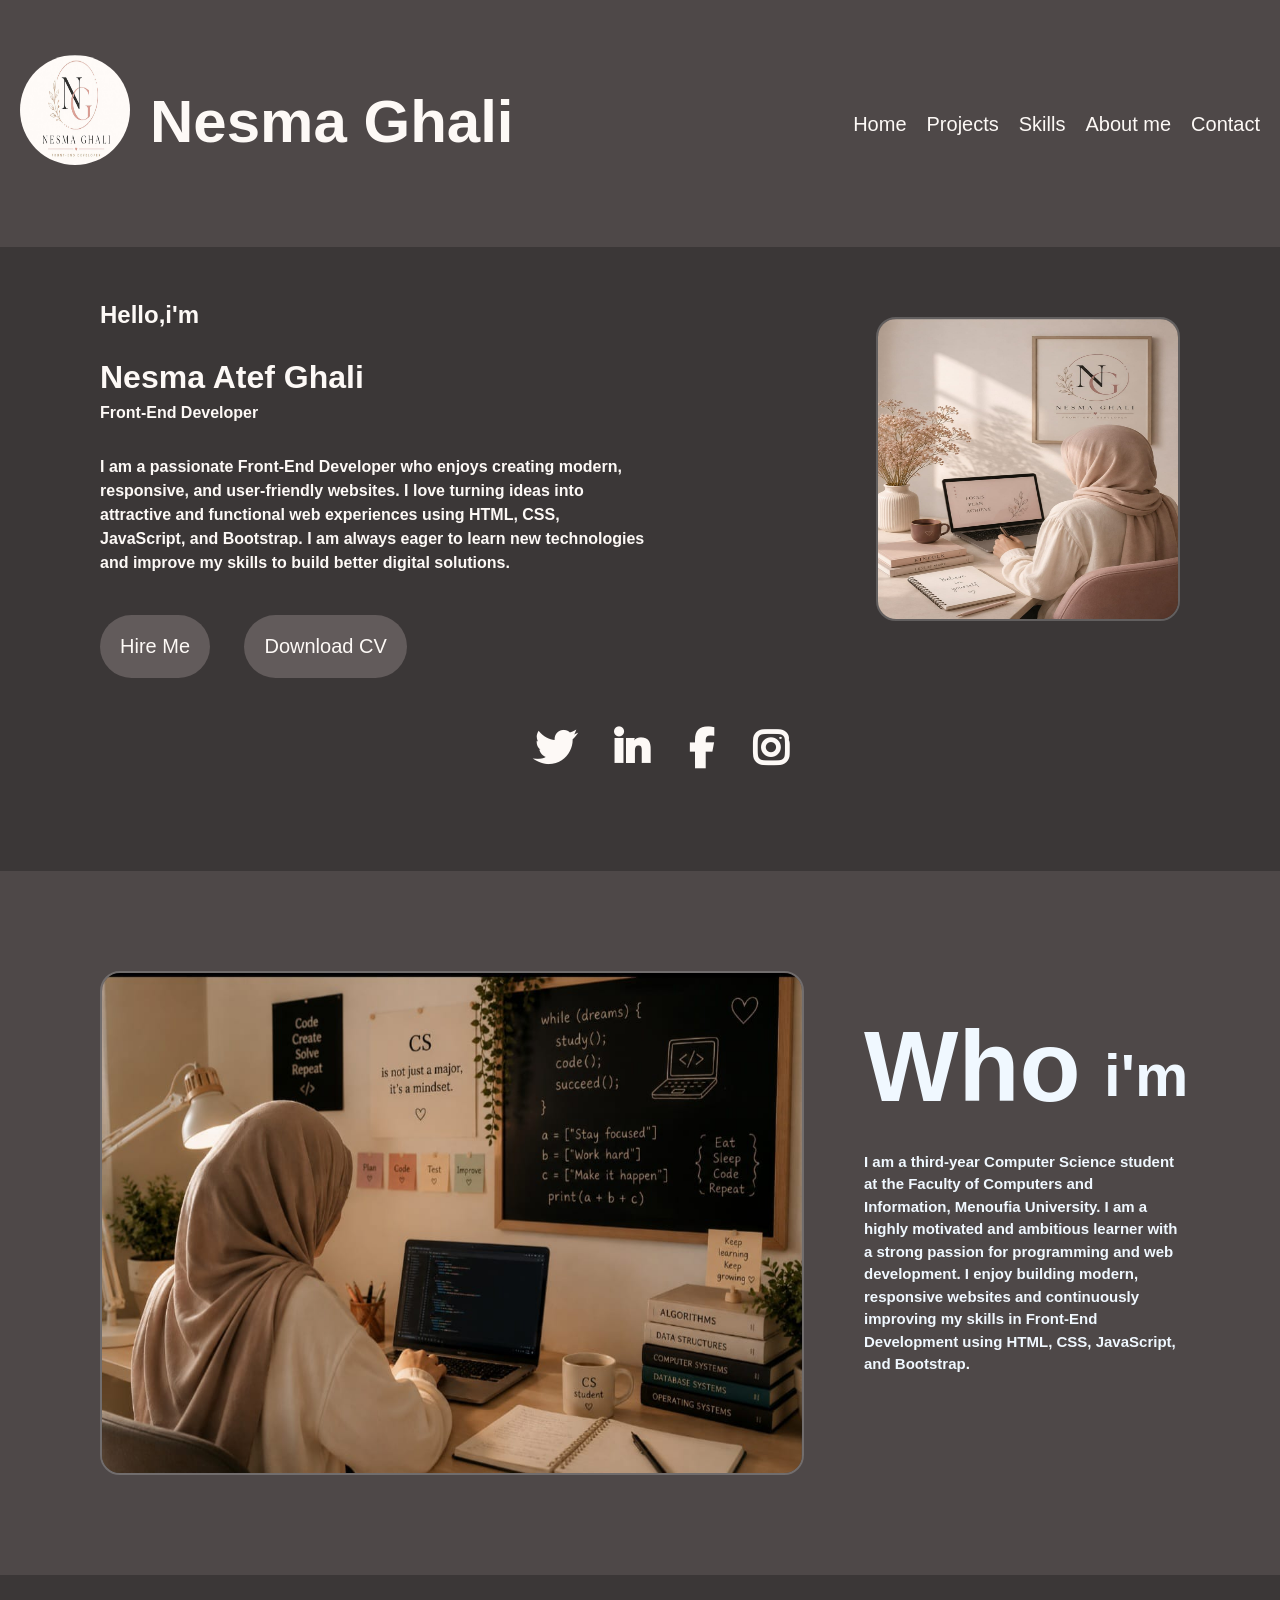
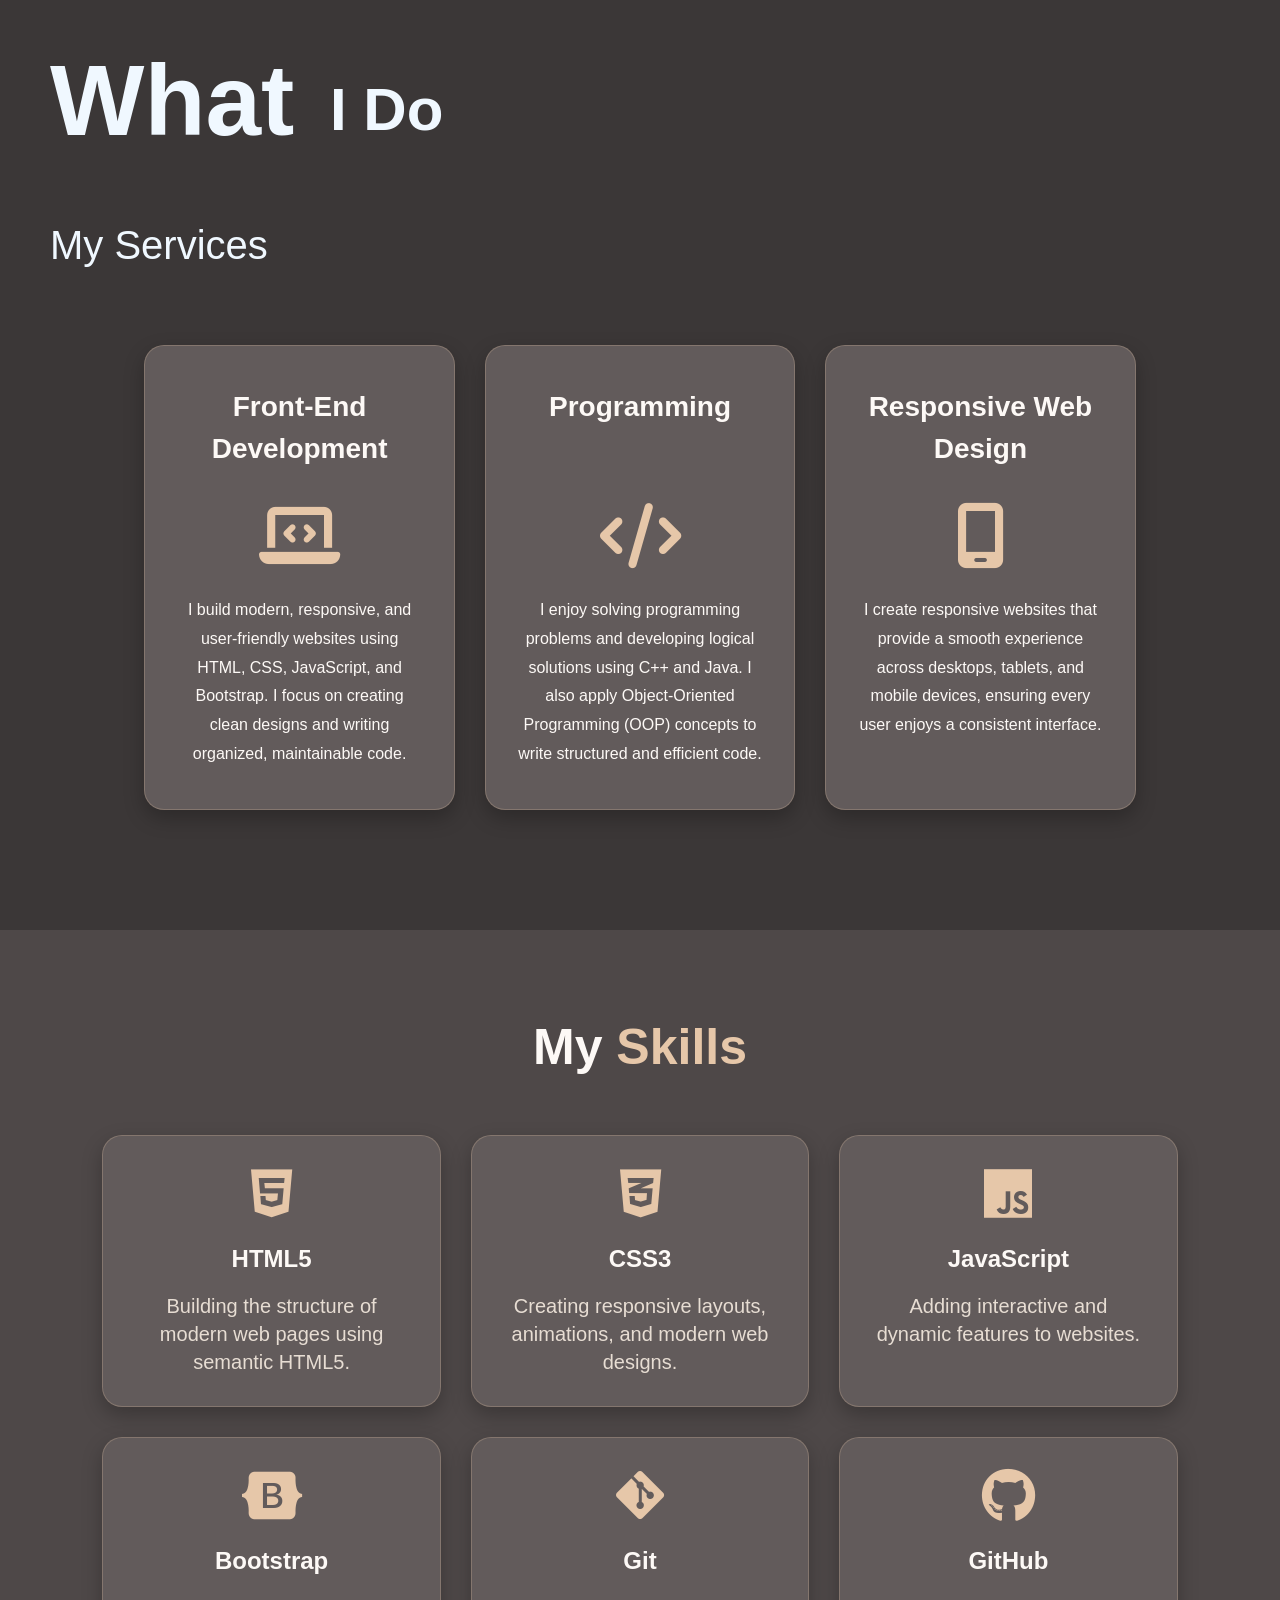
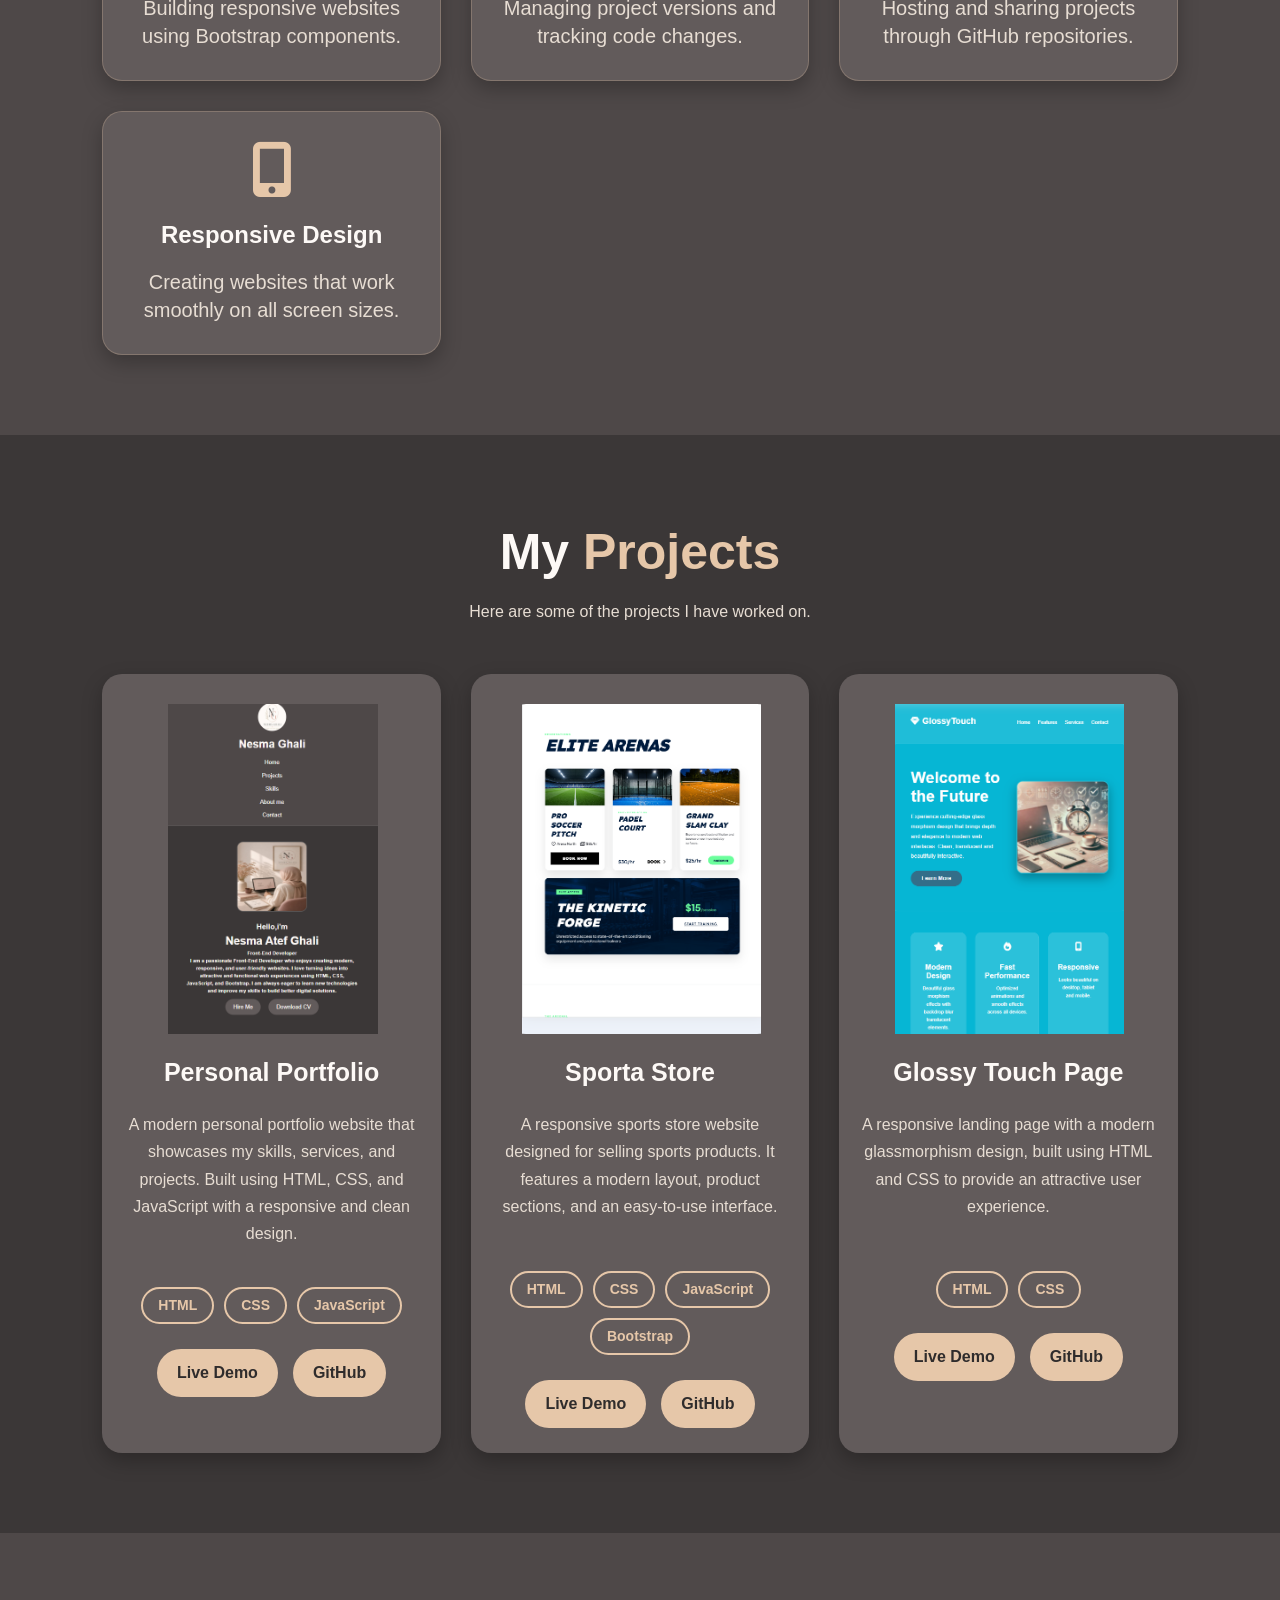
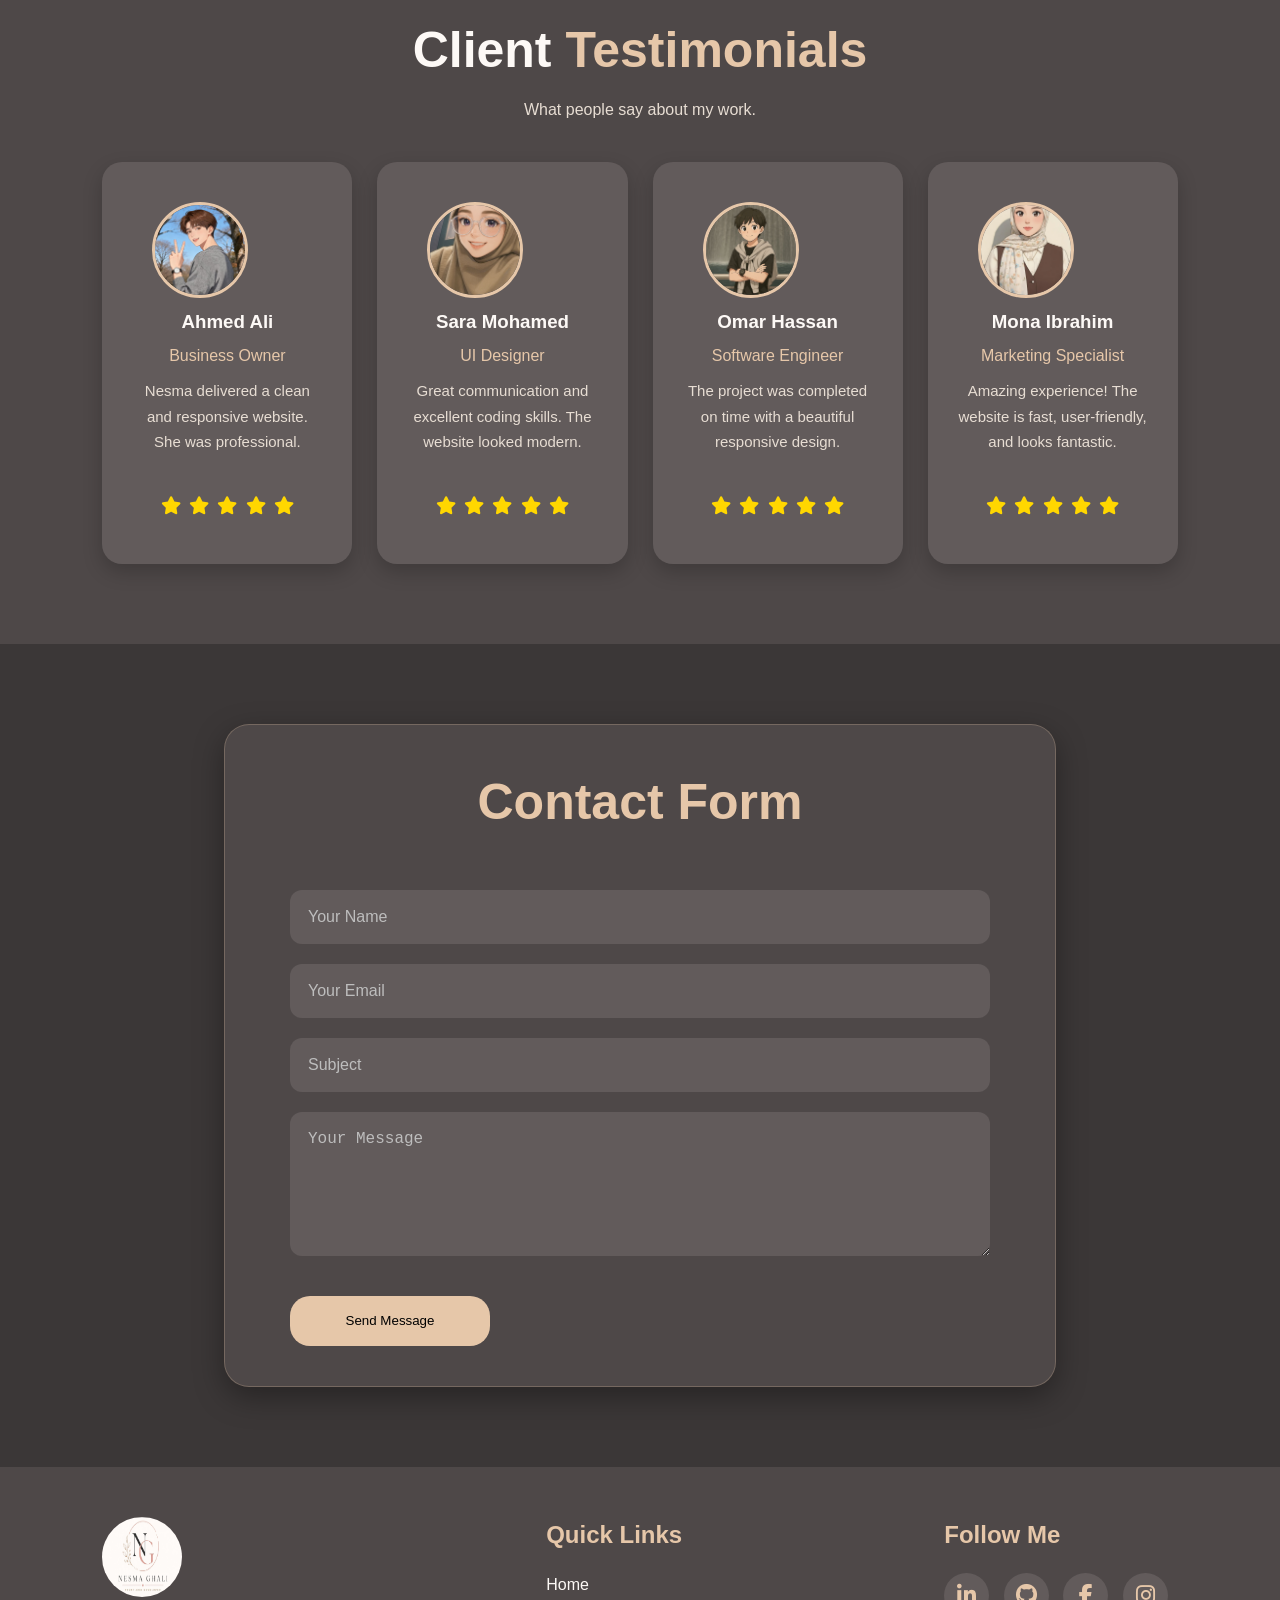
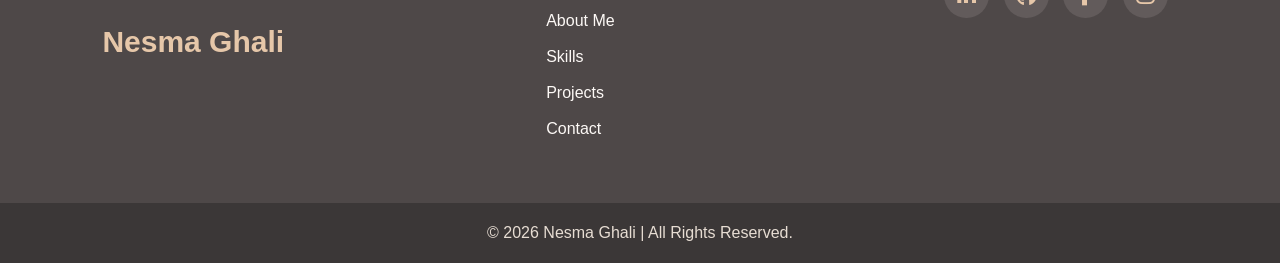
==== index.html @ e68dde1b "Rename project.html to index.html" ====
<!DOCTYPE html>
<html lang="en">
<head>
    <meta charset="UTF-8">
    <meta name="viewport" content="width=device-width, initial-scale=1.0">
    <title>Portfolio||Web Page</title>
    <link rel="stylesheet"
href="https://cdnjs.cloudflare.com/ajax/libs/font-awesome/6.6.0/css/all.min.css">
    <link rel="stylesheet" href="project.css">
</head>
<body>
    <!--header-->
    <div class="header">
        <div class="logo">
          <img src="images/logo-photo.jpeg">
          <h1>Nesma Ghali</h1>
        </div>
        <div class="navbar">
            <ul>
                <li><a href="#">Home</a></li>
                <li><a href="#project">Projects</a></li>
                <li><a href="#skill">Skills</a></li>
                <li><a href="#about_me">About me</a></li>
                <li><a href="#con_tact">Contact</a></li>
            </ul>
        </div>
    </div>
    <!--hero_section-->
    <div class="herosection">
        <div class="info">
            <h2 class="hello">Hello,i'm</h2>
            <h1>Nesma Atef Ghali</h1>
            <p class="job"><b>Front-End Developer</b></p>
            <p><b>I am a passionate Front-End Developer who enjoys creating modern,<br> responsive, and user-friendly websites. I love turning ideas into<br> attractive and functional web experiences using HTML, CSS,<br> JavaScript, and Bootstrap. I am always eager to learn new technologies <br>and improve my skills to build better digital solutions.</b></p>
            <button class="btn">Hire Me</button>
            <button class="btn">Download CV</button>
            <div class="social"> 
                 <a href="#"><i class="fa-brands fa-twitter"></i></a>
                 <a href="#"><i class="fa-brands fa-linkedin-in"></i></a>
                 <a target="_blank" href="https://www.facebook.com/share/19CzKwdGbt/"><i class="fa-brands fa-facebook-f"></i></a>
                 <a href="#"><i class="fa-brands fa-instagram"></i></a>
            </div>
        </div>
        <div class="heroimge">
         <img src="images/hero-photo.jpeg">
        </div>
    </div>
    <!--About section-->
    <div id="about_me" class="aboutme">
        <div class="aboutphoto">
            <img src="images/about_photo.jpeg">
        </div>
        <div class="aboutmepara">
           <h2>Who</h2><h3>i'm</h3><p><b>I am a third-year Computer Science student at the Faculty of Computers and Information, Menoufia University. I am a highly motivated and ambitious learner with a strong passion for programming and web development. I enjoy building modern, responsive websites and continuously improving my skills in Front-End Development using HTML, CSS, JavaScript, and Bootstrap.</b></p>
        </div>
    </div>
    <!-- service section -->
     <div class="Service">
         <h2 class="h2">What <h3>I Do</h3></h2><p class="my_services">My Services </p>
         <div class="service_photo">
            <div class="card">
                <h2>Front-End Development</h2>
                 <i class="fa-solid fa-laptop-code"></i>
                <p>I build modern, responsive, and user-friendly websites using HTML, CSS, JavaScript, and Bootstrap. I focus on creating clean designs and writing organized, maintainable code.</p>
            </div>
            <div class="card">
                <h2>Programming</h2>
                 <i class="fa-solid fa-code"></i>
                <p>I enjoy solving programming problems and developing logical solutions using C++ and Java. I also apply Object-Oriented Programming (OOP) concepts to write structured and efficient code.</p>
            </div>
            <div class="card">
                <h2>Responsive Web Design</h2>
                 <i class="fa-solid fa-mobile-screen"></i>
                <p>I create responsive websites that provide a smooth experience across desktops, tablets, and mobile devices, ensuring every user enjoys a consistent interface.</p>
            </div>
         </div>
     </div>
    <!-- Skills Section -->
<div id="skill" class="skills">
    <h1>My <span>Skills</span></h1>
    <div class="skills-container">

        <div class="skill-card">
            <i class="fa-brands fa-html5"></i>
            <h3>HTML5</h3>
            <p>Building the structure of modern web pages using semantic HTML5.</p>
        </div>

        <div class="skill-card">
            <i class="fa-brands fa-css3-alt"></i>
            <h3>CSS3</h3>
            <p>Creating responsive layouts, animations, and modern web designs.</p>
        </div>

        <div class="skill-card">
            <i class="fa-brands fa-js"></i>
            <h3>JavaScript</h3>
            <p>Adding interactive and dynamic features to websites.</p>
        </div>

        <div class="skill-card">
            <i class="fa-brands fa-bootstrap"></i>
            <h3>Bootstrap</h3>
            <p>Building responsive websites using Bootstrap components.</p>
        </div>

        <div class="skill-card">
            <i class="fa-brands fa-git-alt"></i>
            <h3>Git</h3>
            <p>Managing project versions and tracking code changes.</p>
        </div>

        <div class="skill-card">
            <i class="fa-brands fa-github"></i>
            <h3>GitHub</h3>
            <p>Hosting and sharing projects through GitHub repositories.</p>
        </div>

        <div class="skill-card">
            <i class="fa-solid fa-mobile-screen-button"></i>
            <h3>Responsive Design</h3>
            <p>Creating websites that work smoothly on all screen sizes.</p>
        </div>
    </div>
</div>
<!-- Projects Section -->

<div id="project" class="projects">

    <h1>My <span>Projects</span></h1>
    <p>Here are some of the projects I have worked on.</p>

    <div class="projects-container">

        <!-- Project 1 -->
        <div class="project-card">

            <img src="images/project3.png" alt="Portfolio">

            <h3>Personal Portfolio</h3>

            <p>
                A modern personal portfolio website that showcases my skills,
                services, and projects. Built using HTML, CSS, and JavaScript
                with a responsive and clean design.
            </p>

            <div class="tech">
                <span>HTML</span>
                <span>CSS</span>
                <span>JavaScript</span>
            </div>

            <div class="buttons">
                <a href="#" class="btn">Live Demo</a>
                <a href="#" class="btn">GitHub</a>
            </div>

        </div>

        <!-- Project 2 -->
        <div class="project-card">

            <img src="images/project2.png" alt="Sporta Store">

            <h3>Sporta Store</h3>

            <p>
                A responsive sports store website designed for selling sports
                products. It features a modern layout, product sections,
                and an easy-to-use interface.
            </p>

            <div class="tech">
                <span>HTML</span>
                <span>CSS</span>
                <span>JavaScript</span>
                <span>Bootstrap</span>
            </div>

            <div class="buttons">
                <a href="#" class="btn">Live Demo</a>
                <a href="#" class="btn">GitHub</a>
            </div>

        </div>

        <!-- Project 3 -->
        <div class="project-card">

            <img src="images/project1.png" alt="Glossy Touch">

            <h3>Glossy Touch Page</h3>

            <p>
                A responsive landing page with a modern glassmorphism design,
                built using HTML and CSS to provide an attractive user experience.
            </p>

            <div class="tech">
                <span>HTML</span>
                <span>CSS</span>
            </div>

            <div class="buttons">
                <a href="#" class="btn">Live Demo</a>
                <a href="#" class="btn">GitHub</a>
            </div>

        </div>

    </div>
    </div>
    <!-- Testimonial Section -->

    <div class="testimonial">

         <h1>Client <span>Testimonials</span></h1>
         <p>What people say about my work.</p>

         <div class="testimonial-container">

        <!-- Card 1 -->
           <div class="testimonial-card">

              <img src="images/c1.jpeg" alt="Ahmed">

              <h3>Ahmed Ali</h3>

              <h4>Business Owner</h4>
              <p>
                Nesma delivered a clean and responsive website.
                She was professional.
              </p>
              <div class="stars">
                <i class="fa-solid fa-star"></i>
                <i class="fa-solid fa-star"></i>
                <i class="fa-solid fa-star"></i>
                <i class="fa-solid fa-star"></i>
                <i class="fa-solid fa-star"></i>
              </div>

          </div>

        <!-- Card 2 -->
        <div class="testimonial-card">

            <img src="images/c5.jpeg" alt="Sara">

            <h3>Sara Mohamed</h3>
            <h4>UI Designer</h4>
            <p>
                Great communication and excellent coding skills.
                The website looked modern.
            </p>
            <div class="stars">
                <i class="fa-solid fa-star"></i>
                <i class="fa-solid fa-star"></i>
                <i class="fa-solid fa-star"></i>
                <i class="fa-solid fa-star"></i>
                <i class="fa-solid fa-star"></i>
            </div>

        </div>

        <!-- Card 3 -->
        <div class="testimonial-card">

            <img src="/images/c4.jpeg" alt="Omar">

            <h3>Omar Hassan</h3>

            <h4>Software Engineer</h4>

            <p>
                The project was completed on time with a beautiful
                responsive design.
            </p>
            <div class="stars">
                <i class="fa-solid fa-star"></i>
                <i class="fa-solid fa-star"></i>
                <i class="fa-solid fa-star"></i>
                <i class="fa-solid fa-star"></i>
                <i class="fa-solid fa-star"></i>
            </div>

        </div>

        <!-- Card 4 -->
        <div class="testimonial-card">

            <img src="/images/c6.jpeg" alt="Mona">

            <h3>Mona Ibrahim</h3>

            <h4>Marketing Specialist</h4>

            <p>
                Amazing experience! The website is fast,
                user-friendly, and looks fantastic.
            </p>
            <div class="stars">
                <i class="fa-solid fa-star"></i>
                <i class="fa-solid fa-star"></i>
                <i class="fa-solid fa-star"></i>
                <i class="fa-solid fa-star"></i>
                <i class="fa-solid fa-star"></i>
            </div>
        </div>

    </div>
</div>
<!-- Contact Section -->

<div id="con_tact" class="contact">

    <div class="contact-box"><h1>Contact Form</h1>

    <form id="contactForm">

        <input required type="text" id="name" placeholder="Your Name">

        <input required type="email" id="email" placeholder="Your Email">

        <input required type="text" id="subject" placeholder="Subject">

        <textarea required id="message" rows="6" placeholder="Your Message"></textarea>

        <button type="submit" class="btn" onclick="sucess()">Send Message</button>
    </form>
</div>
</div>
<!-- Footer -->

<div class="footer">

    <div class="footer-logo">
        <img src="images/logo-photo.jpeg" alt="Logo">
        <h2>Nesma Ghali</h2>
    </div>

    <div class="footer-links">
        <h3>Quick Links</h3>

        <a href="#">Home</a>
        <a href="#about_me">About Me</a>
        <a href="#skill">Skills</a>
        <a href="#project">Projects</a>
        <a href="#con_tact">Contact</a>
    </div>

    <div class="footer-social">
        <h3>Follow Me</h3>

        <a href="#"><i class="fa-brands fa-linkedin-in"></i></a>
        <a href="#"><i class="fa-brands fa-github"></i></a>
        <a href="https://www.facebook.com/share/19CzKwdGbt/" target="_blank"><i class="fa-brands fa-facebook-f"></i></a>
        <a href="#"><i class="fa-brands fa-instagram"></i></a>

    </div>

</div>

<div class="copyright">
    <p>&copy; 2026 Nesma Ghali | All Rights Reserved.</p>
</div>
<script src="project.js"></script>
</body>
</html>
---- project.css ----
*{
    margin:0;
    padding:0;
}
:root{
    --bg-dark: #3B3737;
    --bg-light: #4E4848;
    --card: #625B5B;

    --text: #fdf9f6;
    --text-soft: #E7DDD3;

    --primary: #E6C7A9;
    --hover: #f1cca9;
}
body,html{
     font-family:'Poppins',sans-serif;
     line-height: 1.5;
     margin: 0;
     padding: 0;
     overflow-x: hidden;
     width: 100%;
}
    
/* header */
.header{
    display: flex;
    justify-content: space-between;
    align-items: center;
    background-color: var(--bg-light);
    padding: 20px;
}

.logo img{
    width: 110px;
    height: 110px;
    border-radius:55px;
    transform: translatey(35px);

}
.logo h1{
    transform: translatey(-60px);
    padding-left: 130px;
    font-size: 60px;
    /* color: antiquewhite; */
    color: var(--text);
}
.navbar ul{
    display: flex;
    justify-content: space-between;
    align-items: center;
    list-style: none;
    gap: 20px;
}
.navbar a{
    color: var(--text);
    /* color:antiquewhite; */
    text-decoration: none;
    font-size: 20px;
    cursor: pointer;
    transition: 0.4s;
}
.navbar a:hover{
    /* transform: scale(1.3); */
    color: var(--hover);
}
/* Hero Section */
.herosection{
    display: flex;
    justify-content: space-between;
    align-items: center;
    background-color:  var(--bg-dark);
    color: var(--text);
    padding: 100px;
    
}
.herosection .heroimge img{
    width:300px;
    height: 300px;
    display: block;
    border-radius:20px;
    border:2px solid rgba(255,255,255,.2);
    transform: translateY(-90px);
}
.herosection .hello{
    transform: translatey(-50px);
}
.info h1,.job{
    transform: translatey(-30px);
}
.social{
    margin-top: 50px;
    text-align: center;
    margin-left: 400px;
}
.social i{
    color:var(--text);
     font-size: 40px;
    font-weight: bold;
    margin-left: 35px;
  
}
.info .btn{
    font-size: 20px;
    color: var(--text);
    cursor: pointer;
    transition: 0.4s;
    background-color:var(--card); 
    padding: 20px;
    border-radius: 100px; 
    border: none; 
    margin-right: 30px; 
    margin-top: 40px;
}
.info .btn:hover{
    background-color:var(--hover);
    transform: scale(1.08);
}
.social a{
    color: var(--text);
    text-decoration: none;
    font-size: 20px;
    transition: 0.3s;
}
.social i:hover{
    color:var(--hover);
    transform: scale(1.08);
}
/* about section */
.aboutme{
    background-color: var(--bg-light); 
    display: flex;
    justify-content: space-between;
    align-items: center;
    color: aliceblue;
    padding: 100px;
    line-height: 1.5;
}
.aboutme .aboutphoto img{
    width:700px;
    height: 500px;
    display: block;
    border-radius:20px;
    border:2px solid rgba(255,255,255,.2);
    margin-right: 60px;
    
}
.aboutme h2{
    font-size: 100px;
}
.aboutme h3{
    font-size: 60px;
    transform: translate(240px,-110px);
}
.aboutme p{
    font-size: 15px;
    transform: translateY(-80px);
}
.Service{
    background-color:var(--bg-dark);
    color: aliceblue;
    padding: 50px;
}
.Service .service_photo{
   display:grid;
    grid-template-columns:repeat(3,1fr);
    gap:30px;
    padding:70px 8%;
}
.Service .service_photo .card{ 
    padding:40px 30px;
    background:var(--card);
    border:1px solid rgba(230,199,169,.25);
    border-radius:20px;
    transition:.3s;
    text-align:center;
    box-shadow: 0 8px 20px rgba(0,0,0,0.25);
    display: flex;
    flex-direction: column;
    align-items: center;
}
.Service .service_photo .card:hover{
    transform:translateY(-8px) scale(1.03);
    background:rgba(255,255,255,.25);
}
.Service .service_photo .card i{
    font-size: 65px;
    color: var(--primary);
    margin: 25px 0;
}
.card h2{
    min-height:90px;
    font-size:28px;
    color:var(--text);
}
.service_photo i{
    font-size:65px;
    color:var(--primary);
    margin:20px 0 25px;
    height:70px;
    display:flex;
    align-items:center;
}
.card p{
    min-height:140px;
    color:var(--text);
    line-height:1.8;
    font-size:16px;
}
.Service .h2{
 font-size: 100px;
}

.Service h3{
    font-size: 60px;
    transform: translate(280px,-110px);
}
.Service .my_services{
    font-size: 40px;
    margin-top: -50px;
} 
/* Skills Section */

.skills{
    background-color: var(--bg-light);
    color: var(--text);
    padding: 80px 8%;
    text-align: center;
}

.skills h1{
    font-size: 50px;
}

.skills span{
    color: var(--primary);
}

.skills p{
    color: var(--text-soft);
    margin-top: 10px;
}
.skills-container{
    display: grid;
    grid-template-columns: repeat(auto-fit,minmax(250px,1fr));
    gap: 30px;
    margin-top: 50px;
}

.skill-card{
    background-color: var(--card);
    padding: 30px;
    border-radius: 20px;
    border:1px solid rgba(230,199,169,.25);
    box-shadow:0 8px 20px rgba(0,0,0,.25);
    transition:.3s;
}

.skill-card:hover{
    transform: translateY(-10px);
    box-shadow:0 15px 35px rgba(0,0,0,.35);
}

.skill-card i{
    font-size:55px;
    color:var(--primary);
    margin-bottom:20px;
}

.skill-card h3{
    font-size:24px;
    margin-bottom:15px;
}

.skill-card p{
    font-size:20px;
    line-height:1.4;
}
/*     Projects    */

.projects{
    background-color: var(--bg-dark);
    color: var(--text);
    padding: 80px 8%;
    text-align: center;
}

.projects h1{
    font-size: 50px;
    margin-bottom: 10px;
}

.projects span{
    color: var(--primary);
}

.projects p{
    color: var(--text);
    margin-bottom: 40px;
}

.projects-container{
    display: grid;
    grid-template-columns: repeat(3,1fr);
    gap: 30px;
}

.project-card{
    background: var(--card);
    border-radius: 20px;
    overflow: hidden;
    box-shadow: 0 8px 20px rgba(0,0,0,.25);
    transition: .3s;
}

/* .project-card:hover{
    transform: translateY(-10px);
} */

.project-card img{
    width: 80%;
    height: 330px;
    object-fit: contain;
    display: block;
    margin: 30px -20px 20px 35px;
    border-radius: 20px;
}

.project-card h3{
    margin: 20px 0;
    font-size: 25px;
}

.project-card p{
    padding: 0 20px;
    line-height: 1.7;
    min-height: 120px;
}
 .tech{
    display: flex;
    justify-content: center;
    flex-wrap: wrap;
    gap: 10px;
    margin: 20px 0;
}

.tech span{
    background-color: transparent;
    color: var(--primary);
    border: 2px solid var(--primary);
    padding: 6px 15px;
    border-radius: 30px;
    font-size: 14px;
    font-weight: 600;
}

.buttons{
    display: flex;
    justify-content: center;
    gap: 15px;
    margin: 25px;
}

.buttons .btn{
    text-decoration: none;
    background: var(--primary);
    color: #2F2C2C;
    padding: 12px 20px;
    border-radius: 30px;
    font-weight: bold;
    transition: .3s;
}

.buttons .btn:hover{
    background: var(--hover);
    transform: translateY(-3px);
}
.projects p{
    color:var(--text-soft);
    margin-top:10px;
}

.projects-container{

    display:grid;

    grid-template-columns:repeat(3,1fr);

    gap:30px;

    margin-top:50px;

}
/* ==========================
      Testimonials
========================== */

.testimonial{
    background: var(--bg-light);
    padding: 80px 8%;
    text-align: center;
    color: var(--text);
}

.testimonial h1{
    font-size: 50px;
    margin-bottom: 10px;
}

.testimonial span{
    color: var(--primary);
}

.testimonial p{
    color: var(--text-soft);
    margin-bottom: 40px;
}

.testimonial-container{
    display: grid;
    grid-template-columns: repeat(4,1fr);
    gap: 25px;
}

.testimonial-card{
    background: var(--card);
    padding: 30px;
    border-radius: 20px;
    box-shadow: 0 8px 20px rgba(0,0,0,.2);
    transition: .3s;
}

/* .testimonial-card:hover{
    transform: translateY(-8px);
} */

.testimonial-card img{
    width: 90px;
    height: 90px;
    border-radius: 50%;
    object-fit: cover;
    display: block;
    margin: 10px  20px;
    border: 3px solid var(--primary);
}

.testimonial-card h3{
    margin-bottom: 8px;
}

.testimonial-card h4{
    color: var(--primary);
    font-size: 16px;
    font-weight: 500;
    margin-bottom: 10px;
}

.stars{
    margin-bottom: 15px;
}

.stars i{
    color: #FFD700;
    font-size: 18px;
    margin: 0 2px;
}

.testimonial-card p{
    font-size: 15px;
    line-height: 1.7;
}
/* Contact */

.contact{
    background: var(--bg-dark);
    color: var(--text);
    padding:80px 8%;
    text-align:center;

}
.contact h1{
    color:var(--primary);
    font-size:50px;
    margin-bottom: 50px;

}

.contact form{
    max-width:700px;
    margin: 0 auto;
    display:flex;
    flex-direction:column;
    gap:20px;

}
.contact-box{
    width: 750px;
    margin: auto;
    background: #4E4848;   
    padding: 40px;
    border-radius: 25px;
    border: 1px solid rgba(230,199,169,.25);
    box-shadow: 0 10px 30px rgba(0,0,0,.35);
}

.contact input,

.contact textarea{

    padding:18px;

    border:none;

    border-radius:12px;

    background:var(--card);

    color:var(--text);

    font-size:16px;

}

.contact input::placeholder,

.contact textarea::placeholder{

    color:#bdbdbd;

}

.contact .btn{
    width:200px;
    height: 50px;
    padding: 10px;
    background-color: var(--primary);
    border-radius: 20px;
    border: none;
    margin-top: 20px;
}
/* Footer */

.footer{
    background: var(--bg-light);
    color: var(--text);
    padding: 50px 8%;

    display: flex;
    justify-content: space-between;
    align-items: flex-start;
    flex-wrap: wrap;
    gap: 40px;
}

.footer-logo img{
    width: 80px;
    height: 80px;
    border-radius: 50%;
    margin-bottom: 15px;
}

.footer-logo h2{
    color: var(--primary);
    font-size: 30px;
}

.footer h3{
    color: var(--primary);
    margin-bottom: 20px;
    font-size: 24px;
}

.footer-links{
    display: flex;
    flex-direction: column;
}

.footer-links a{
    text-decoration: none;
    color: var(--text);
    margin-bottom: 12px;
    transition: .3s;
}

.footer-links a:hover{
    color: var(--primary);
}

.footer-social a{
    width: 45px;
    height: 45px;
    display: inline-flex;
    justify-content: center;
    align-items: center;

    margin-right: 10px;

    background: var(--card);
    color: var(--primary);

    border-radius: 50%;
    text-decoration: none;
    font-size: 22px;

    transition: .3s;
}

.footer-social a:hover{
    background: var(--primary);
    color: var(--bg-dark);
    transform: translateY(-5px);
}

.copyright{
    background: var(--bg-dark);
    color: var(--text-soft);

    text-align: center;
    padding: 18px;
}
/* ==========================
      Responsive
========================== */

@media (max-width: 768px){

    .header{
        flex-direction: column;
        padding: 20px;
    }

    .logo{
        display: flex;
        flex-direction: column;
        align-items: center;
    }

    .logo img{
        width: 90px;
        height: 90px;
        transform: none;
    }

    .logo h1{
        transform: none;
        padding-left: 0;
        margin-top: 15px;
        font-size: 35px;
        text-align: center;
    }

    .navbar ul{
        flex-direction: column;
        gap: 15px;
        margin-top: 20px;
    }

    .navbar a{
        font-size: 18px;
    }
    .herosection{
    flex-direction: column-reverse;
    text-align: center;
    padding: 50px 20px;
}

.herosection .heroimge img{
    width: 220px;
    height: 220px;
    transform: none;
    margin-bottom: 30px;
}

.herosection .hello{
    transform: none;
}

.info h1,
.info .job{
    transform: none;
}

.info h1{
    font-size: 36px;
}

.info p{
    font-size: 16px;
}

.info .btn{
    margin: 15px 10px;
    padding: 15px 25px;
    font-size: 18px;
}
/* about me section */
.aboutme{
    flex-direction: column;
    text-align: center;
    padding: 50px 20px;
}

.aboutme .aboutphoto img{
    width: 100%;
    max-width: 350px;
    height: auto;
    margin: 0 auto 30px;
}

.aboutme h2{
    font-size: 50px;
}

.aboutme h3{
    font-size: 35px;
    transform: none;
    margin-top: -10px;
}

.aboutme p{
    transform: none;
    font-size: 16px;
    line-height: 1.8;
}
/* Service Section Mobile */

.Service{
    padding:50px 20px;
    text-align:center;
}

.Service .service_photo{
    grid-template-columns:1fr;
    gap:25px;
    padding:40px 0;
}

.Service .service_photo .card{
    padding:30px 20px;
}

.card h2{
    min-height:auto;
    font-size:24px;
}

.card p{
    min-height:auto;
    font-size:15px;
}

.Service .service_photo .card i{
    font-size:50px;
}

.Service .h2{
    font-size:50px;
}

.Service h3{
    font-size:35px;
    transform:none;
    margin-top:-10px;
}

.Service .my_services{
    font-size:25px;
    margin-top:20px;
}
/* Skills Section Mobile */

.skills{
    padding:50px 20px;
}

.skills h1{
    font-size:40px;
}

.skills-container{
    grid-template-columns:1fr;
    gap:20px;
    margin-top:35px;
}

.skill-card{
    padding:25px 20px;
}

.skill-card i{
    font-size:45px;
}

.skill-card h3{
    font-size:22px;
}

.skill-card p{
    font-size:15px;
    line-height:1.6;
}
/* Projects Mobile */

.projects{
    padding:50px 20px;
}

.projects h1{
    font-size:40px;
}

.projects-container{
    grid-template-columns:1fr;
    gap:25px;
    margin-top:35px;
}

.project-card{
    width:100%;
}

.project-card img{
    width:90%;
    height:220px;
    object-fit:cover;
    margin:20px auto;
}

.project-card h3{
    font-size:22px;
}

.project-card p{
    font-size:14px;
    min-height:auto;
    padding:0 15px;
}

.tech{
    gap:8px;
}

.tech span{
    font-size:12px;
    padding:5px 12px;
}

.buttons{
    flex-direction:column;
    align-items:center;
    gap:10px;
}

.buttons .btn{
    width:70%;
    text-align:center;
}
/* Testimonials Mobile */

.testimonial{
    padding:50px 20px;
}

.testimonial h1{
    font-size:40px;
}

.testimonial-container{
    grid-template-columns:1fr;
    gap:20px;
}

.testimonial-card{
    padding:25px 20px;
}

.testimonial-card img{
    width:80px;
    height:80px;
    margin:10px auto;
}

.testimonial-card h3{
    font-size:20px;
}

.testimonial-card h4{
    font-size:15px;
}

.testimonial-card p{
    font-size:14px;
}
/* Contact Mobile */

.contact{
    padding:50px 20px;
}

.contact h1{
    font-size:40px;
    margin-bottom:30px;
}

.contact-box{
    width:100%;
    padding:25px 15px;
    border-radius:20px;
}

.contact form{
    width:100%;
    gap:15px;
}

.contact input,
.contact textarea{
    padding:15px;
    font-size:14px;
}

.contact textarea{
    height:150px;
}

.contact .btn{
    width:100%;
    max-width:250px;
    margin:20px auto 0;
}
/* Footer Mobile */

.footer{
    flex-direction:column;
    align-items:center;
    text-align:center;
    padding:40px 20px;
    gap:30px;
}

.footer-logo img{
    width:70px;
    height:70px;
}

.footer-logo h2{
    font-size:25px;
}

.footer h3{
    font-size:20px;
    margin-bottom:15px;
}

.footer-links{
    align-items:center;
}

.footer-links a{
    margin-bottom:10px;
}

.footer-social{
    text-align:center;
}

.footer-social a{
    width:40px;
    height:40px;
    font-size:18px;
}

.copyright{
    font-size:14px;
    padding:15px;
}
}
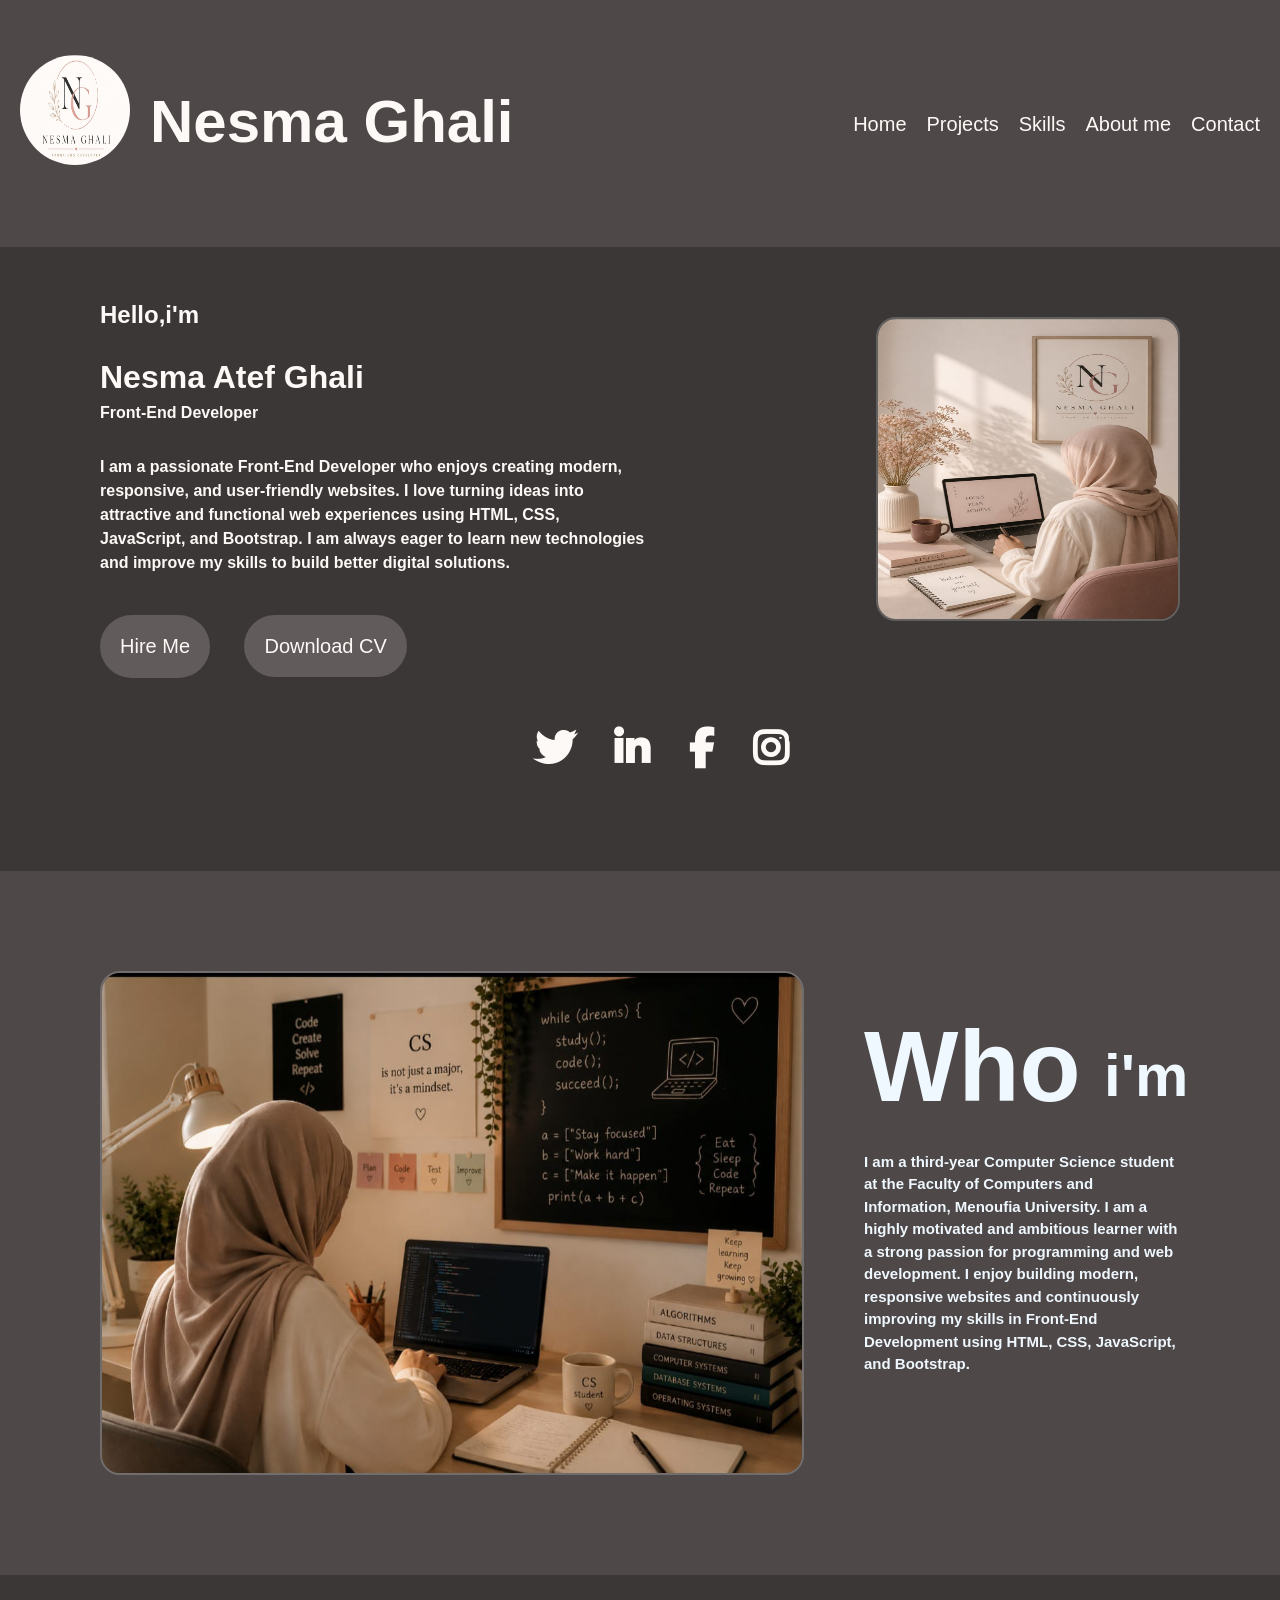
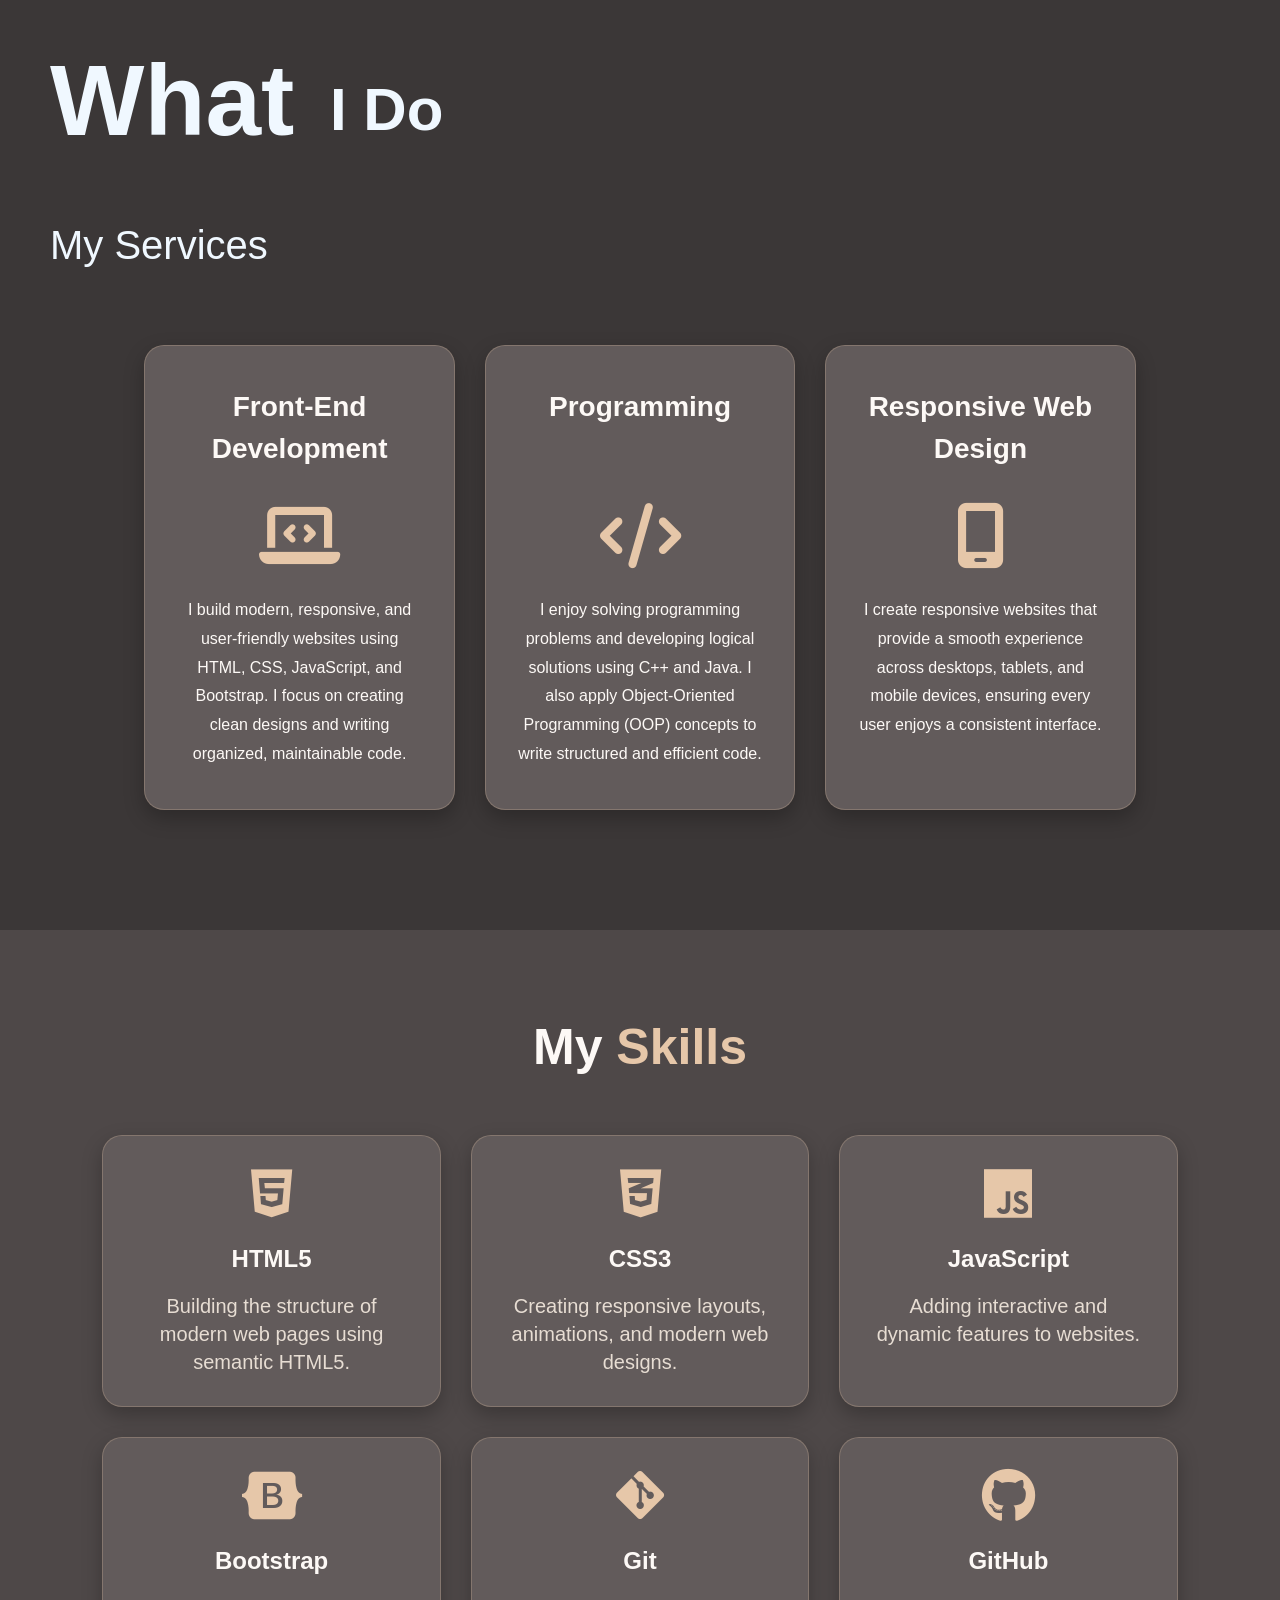
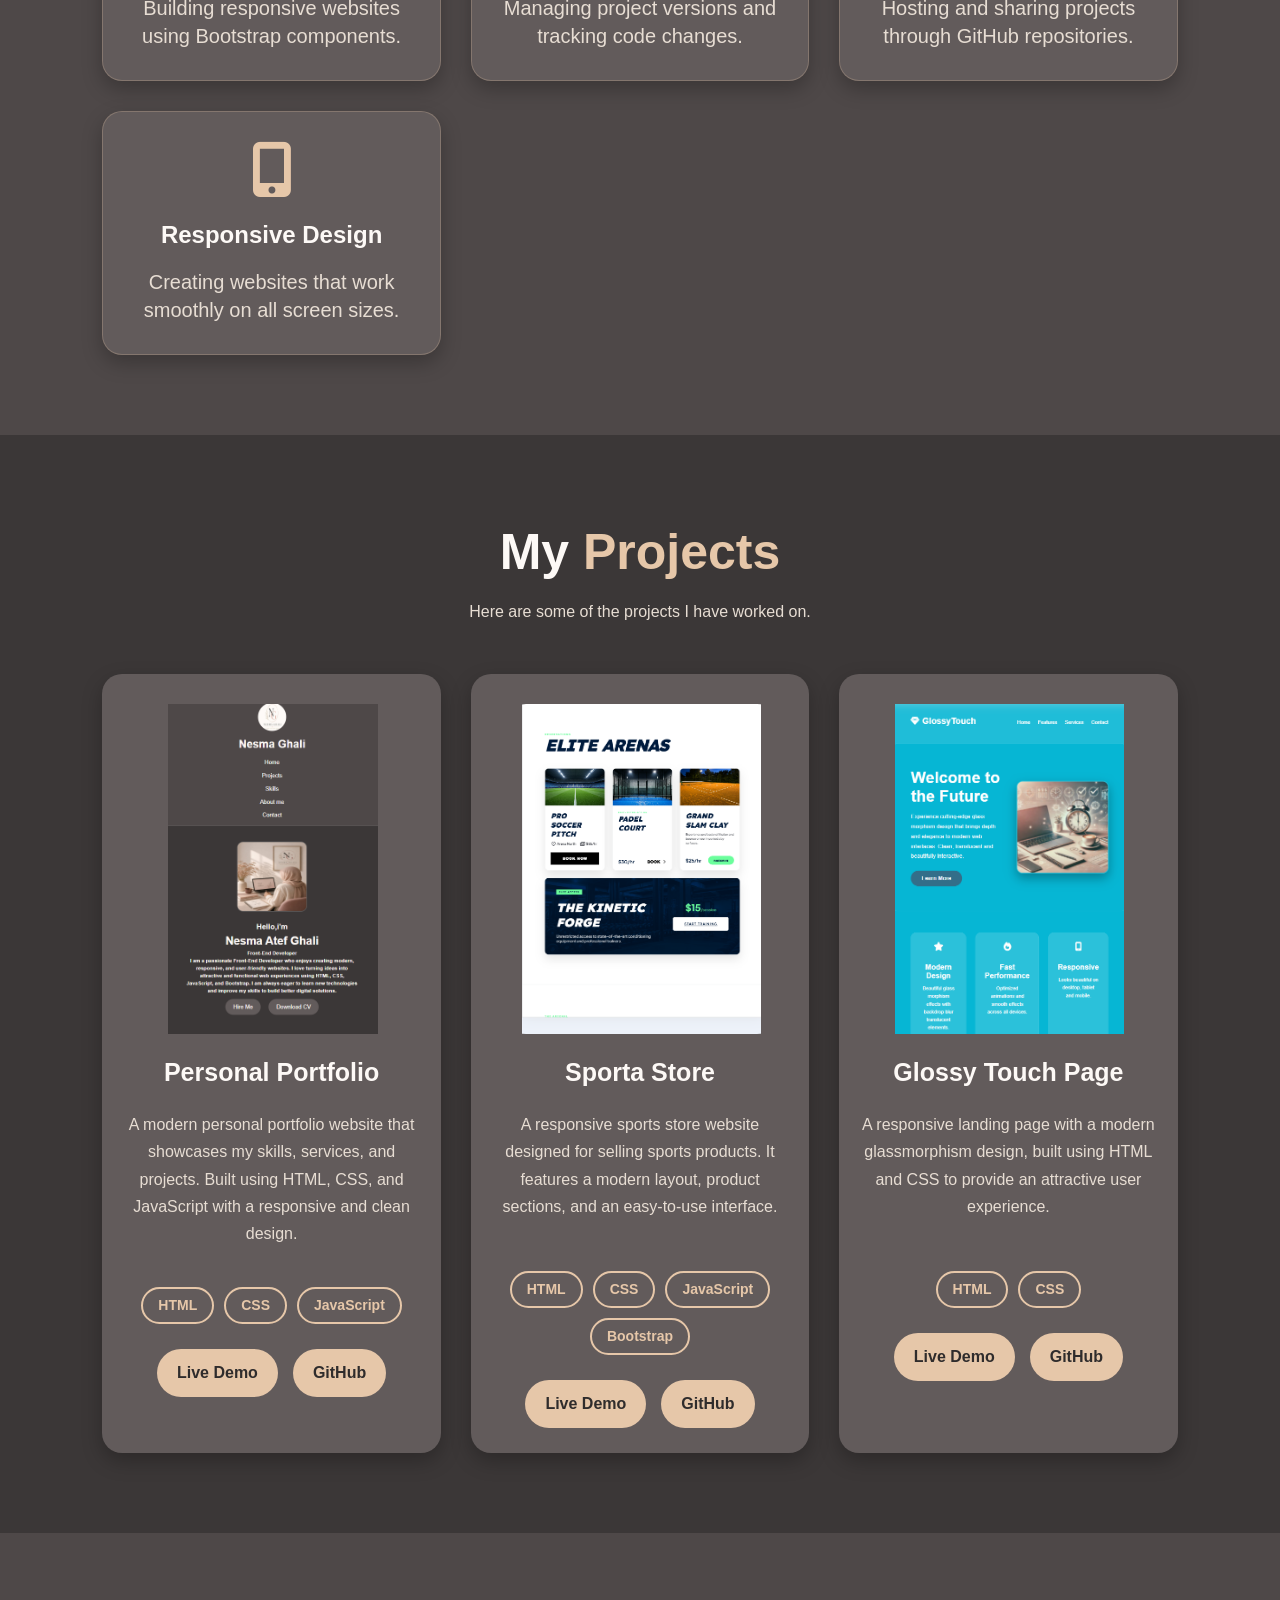
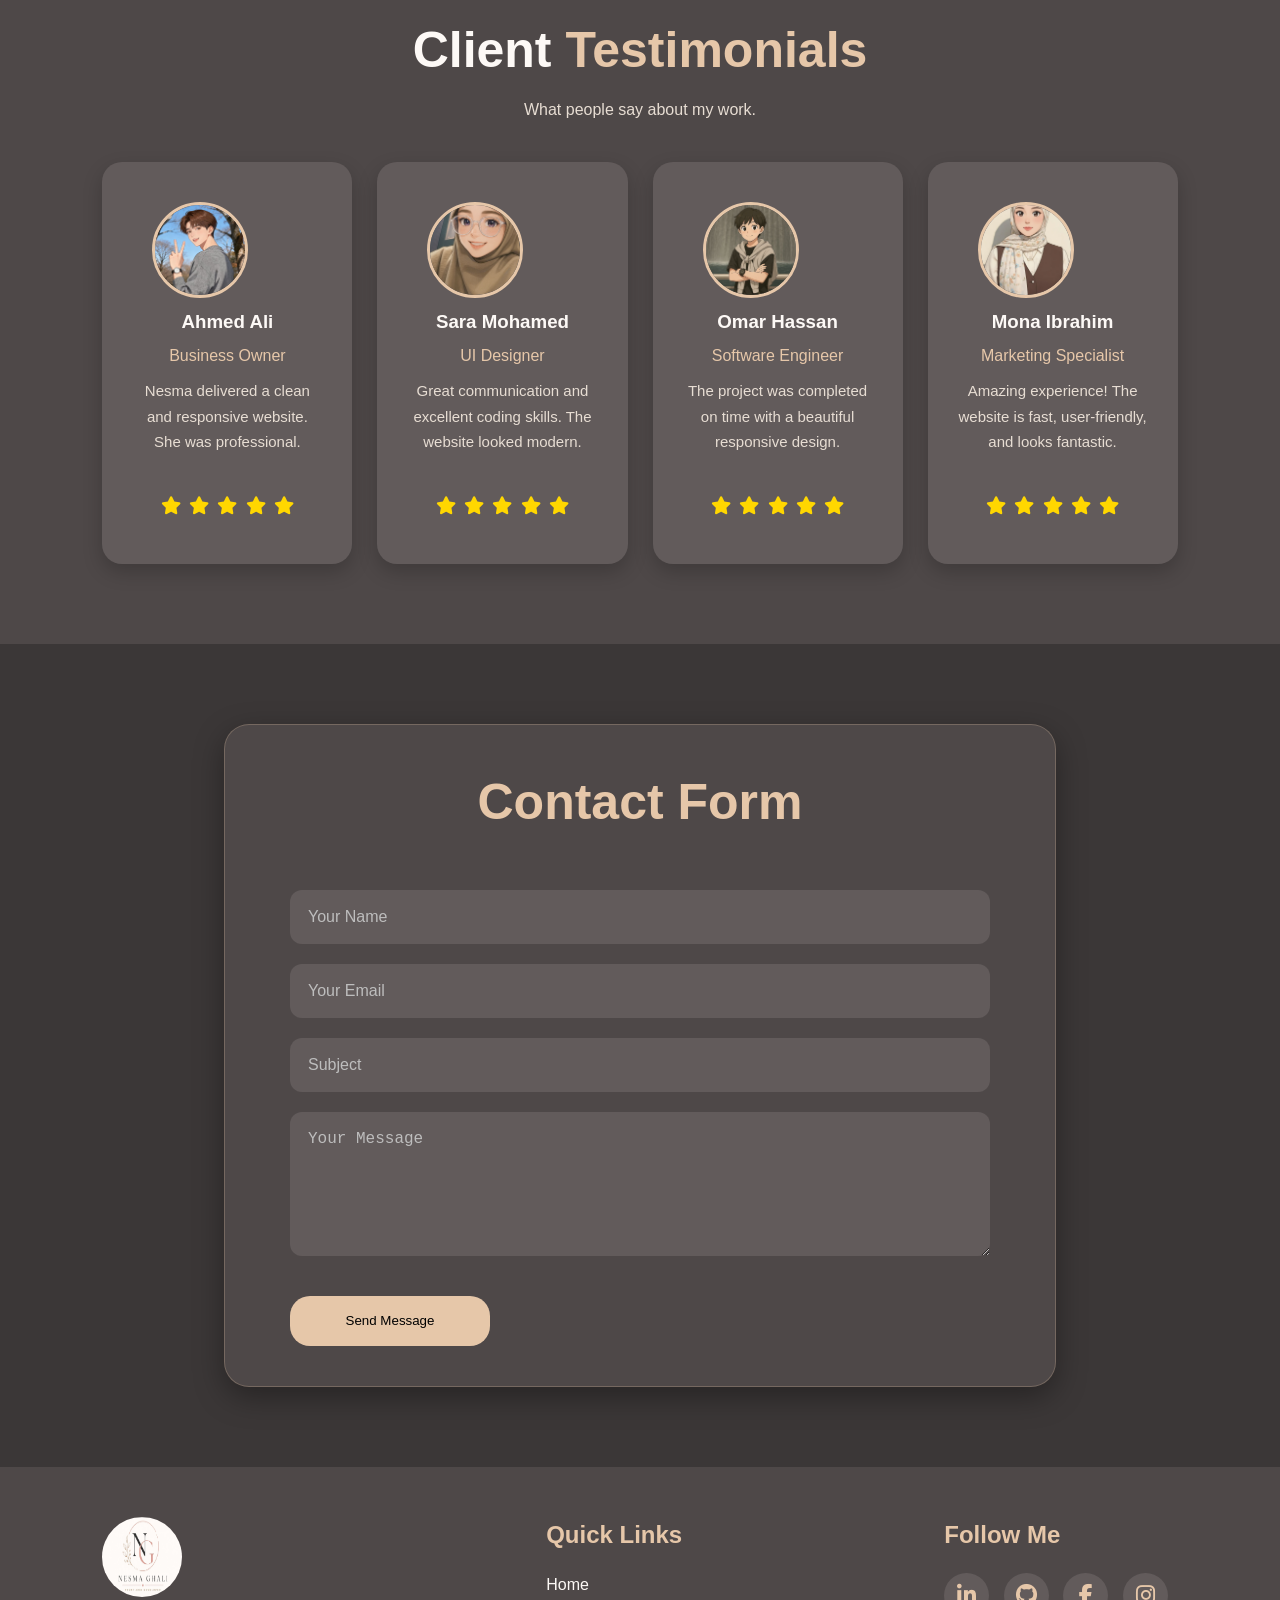
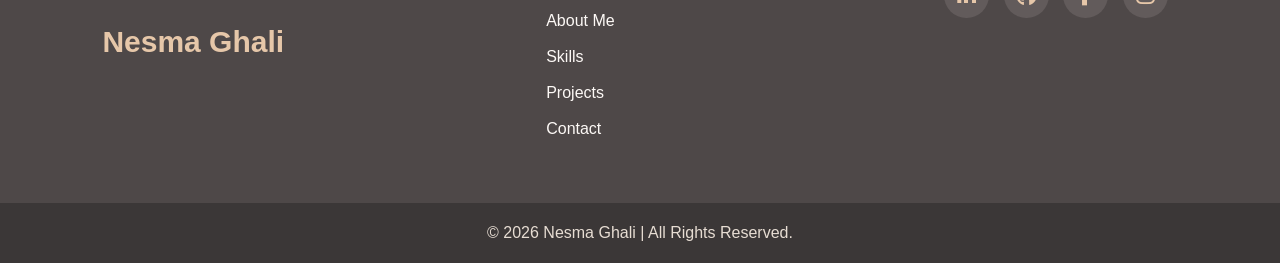
==== commit 8436ae06: "Update porfolio website" ====
--- a/index.html
+++ b/index.html
@@ -33,7 +33,7 @@
             <p class="job"><b>Front-End Developer</b></p>
             <p><b>I am a passionate Front-End Developer who enjoys creating modern,<br> responsive, and user-friendly websites. I love turning ideas into<br> attractive and functional web experiences using HTML, CSS,<br> JavaScript, and Bootstrap. I am always eager to learn new technologies <br>and improve my skills to build better digital solutions.</b></p>
             <button class="btn">Hire Me</button>
-            <button class="btn">Download CV</button>
+            <a href="my cv.pdf" id="downloadcv" class="btn">Download CV</a>
             <div class="social"> 
                  <a href="#"><i class="fa-brands fa-twitter"></i></a>
                  <a href="#"><i class="fa-brands fa-linkedin-in"></i></a>
@@ -152,7 +152,7 @@
             </div>
 
             <div class="buttons">
-                <a href="#" class="btn">Live Demo</a>
+                <a href="https://nesmaghali2006.github.io/Portfolio/" class="btn">Live Demo</a>
                 <a href="#" class="btn">GitHub</a>
             </div>
 
@@ -353,7 +353,7 @@
         <h3>Follow Me</h3>
 
         <a href="#"><i class="fa-brands fa-linkedin-in"></i></a>
-        <a href="#"><i class="fa-brands fa-github"></i></a>
+        <a href="https://github.com/NesmaGhali2006" target="_blank"><i class="fa-brands fa-github"></i></a>
         <a href="https://www.facebook.com/share/19CzKwdGbt/" target="_blank"><i class="fa-brands fa-facebook-f"></i></a>
         <a href="#"><i class="fa-brands fa-instagram"></i></a>
 
--- a/project.css
+++ b/project.css
@@ -113,9 +113,12 @@
     margin-right: 30px; 
     margin-top: 40px;
 }
+#downloadcv{
+    text-decoration: none;
+}
 .info .btn:hover{
     background-color:var(--hover);
-    transform: scale(1.08);
+    /* transform: scale(1.08); */
 }
 .social a{
     color: var(--text);
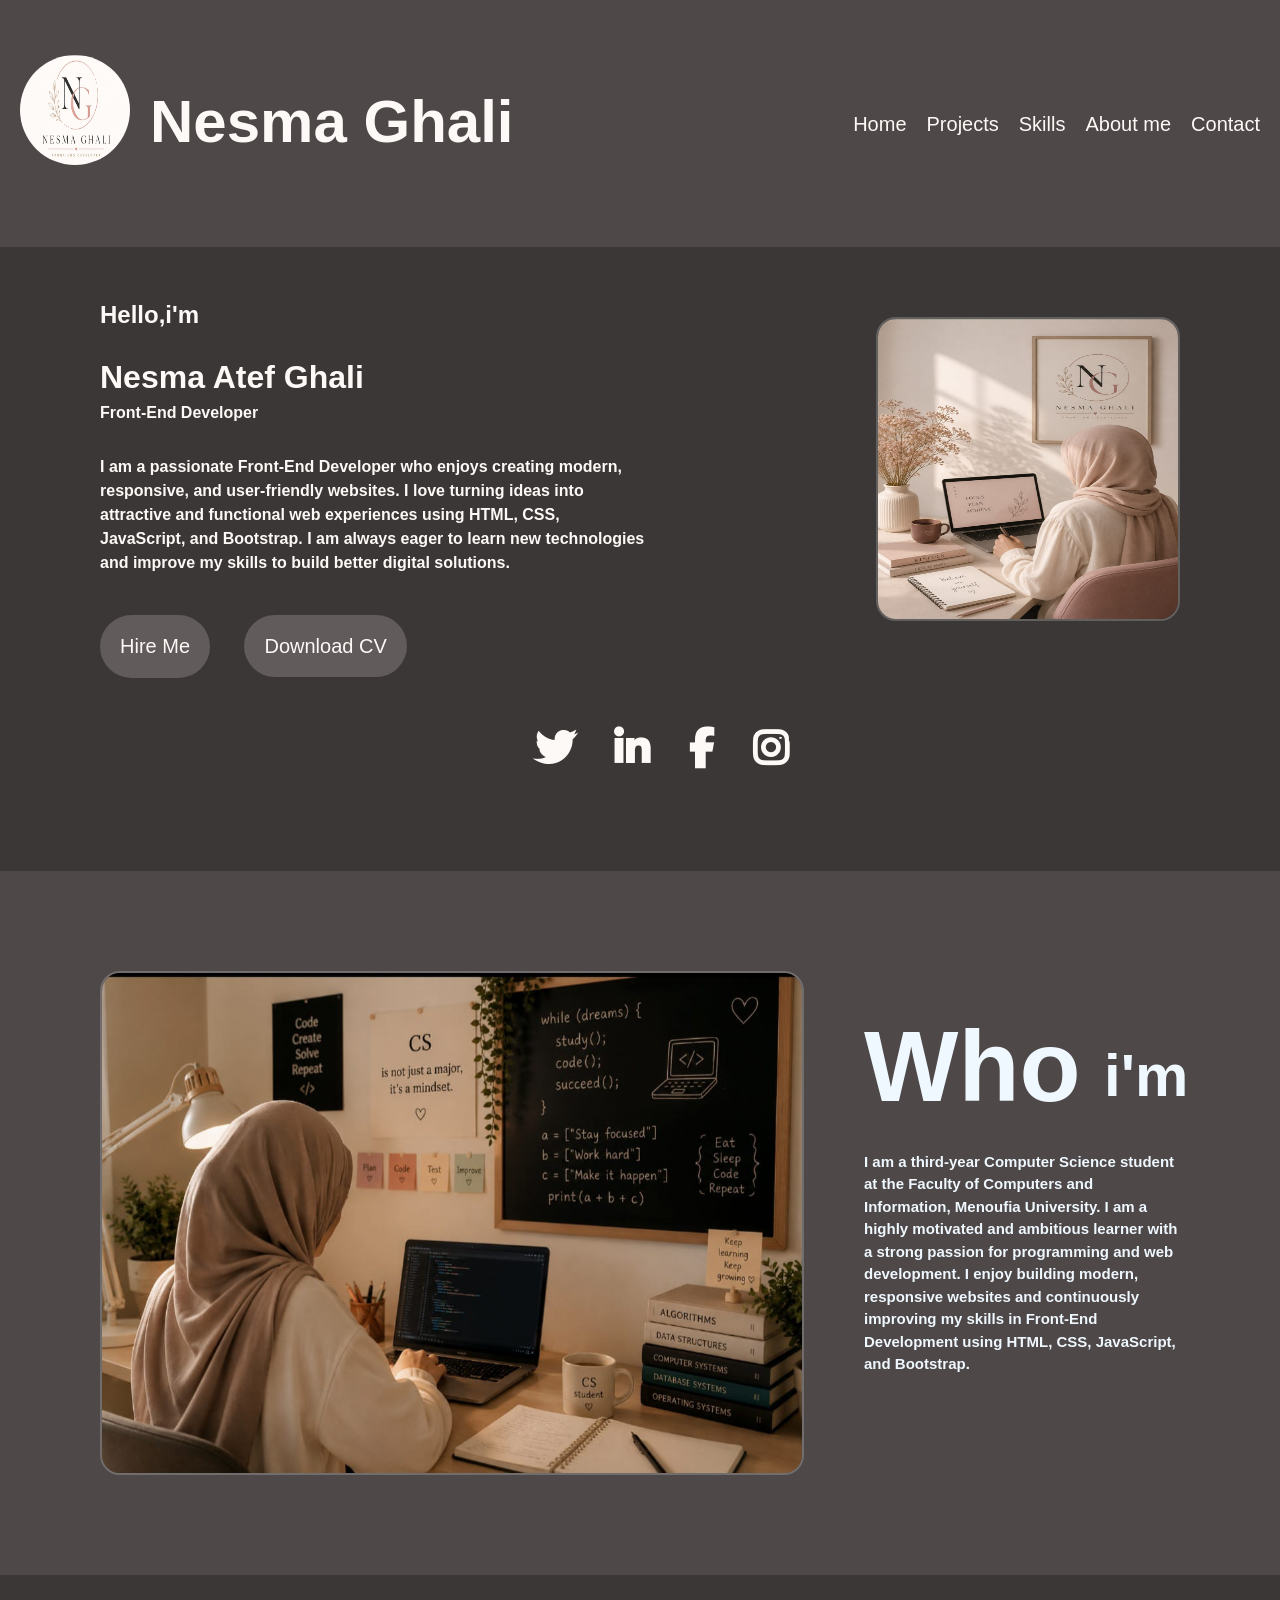
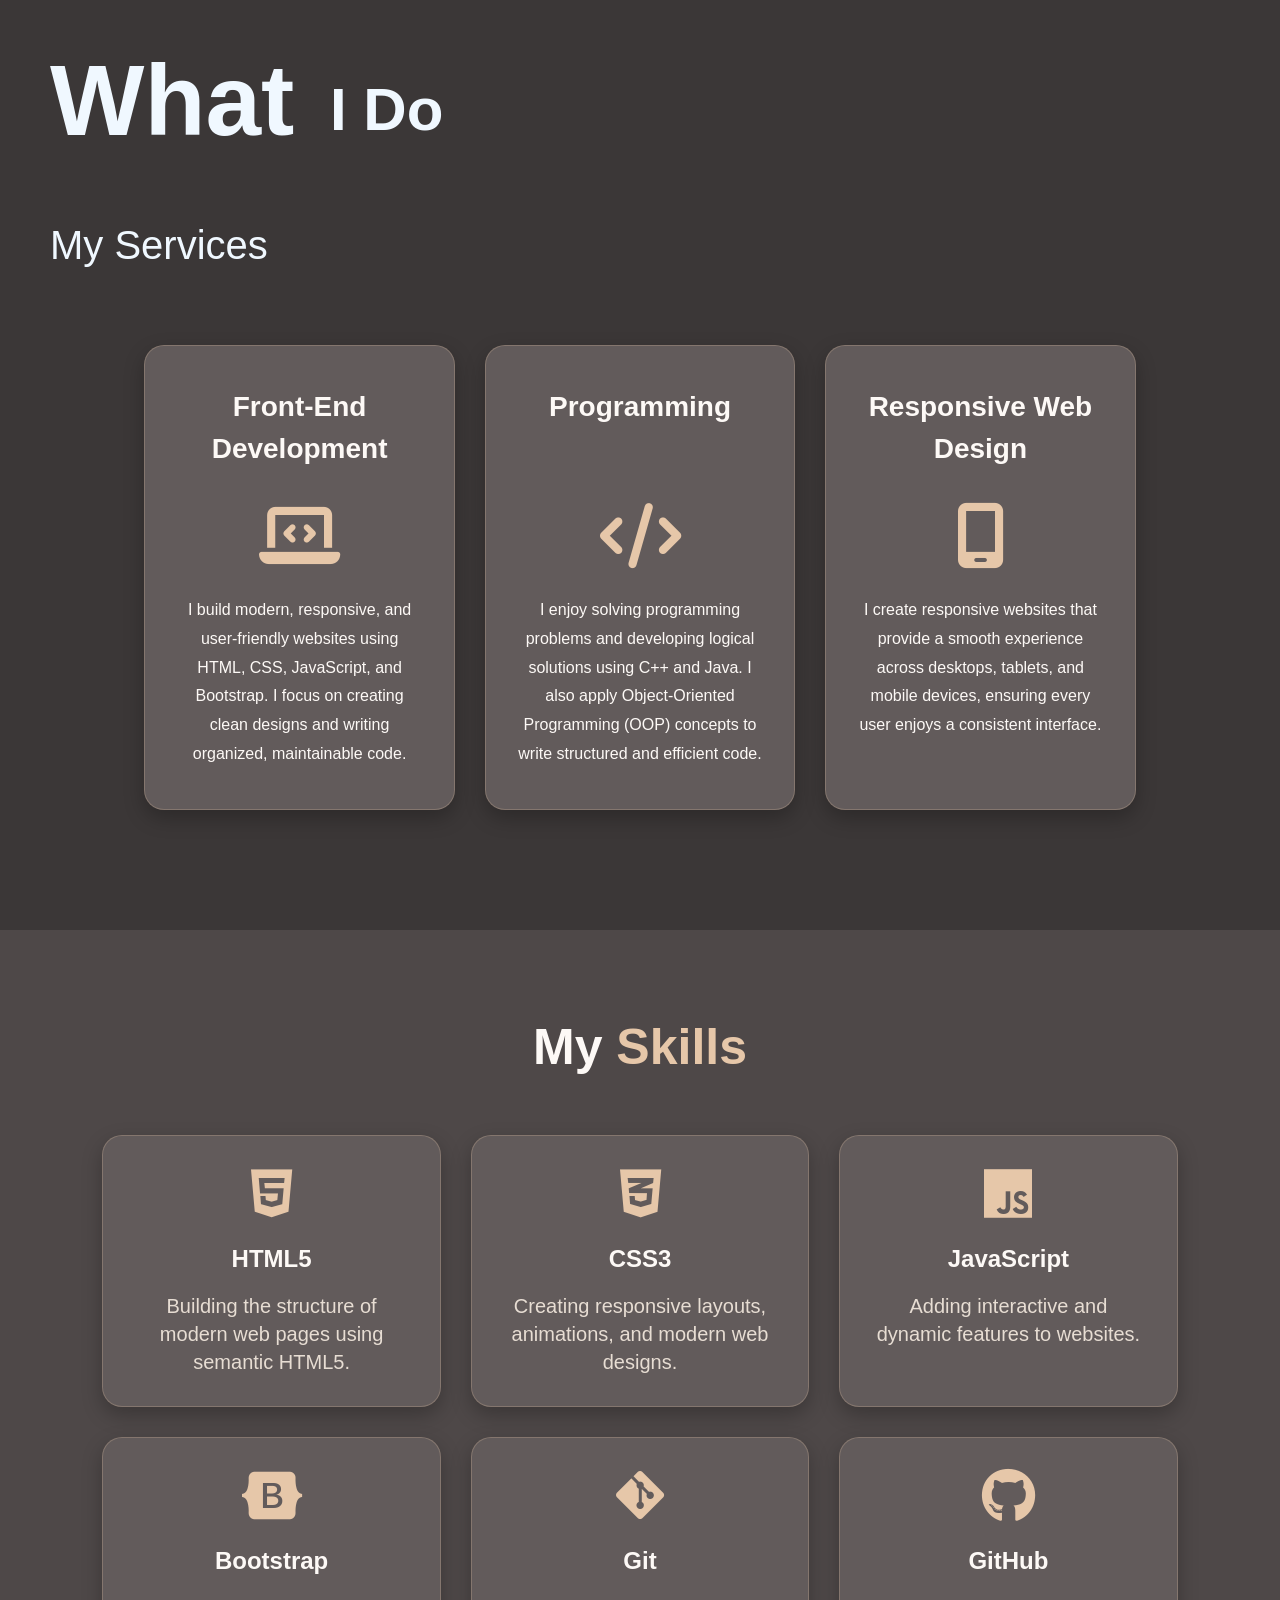
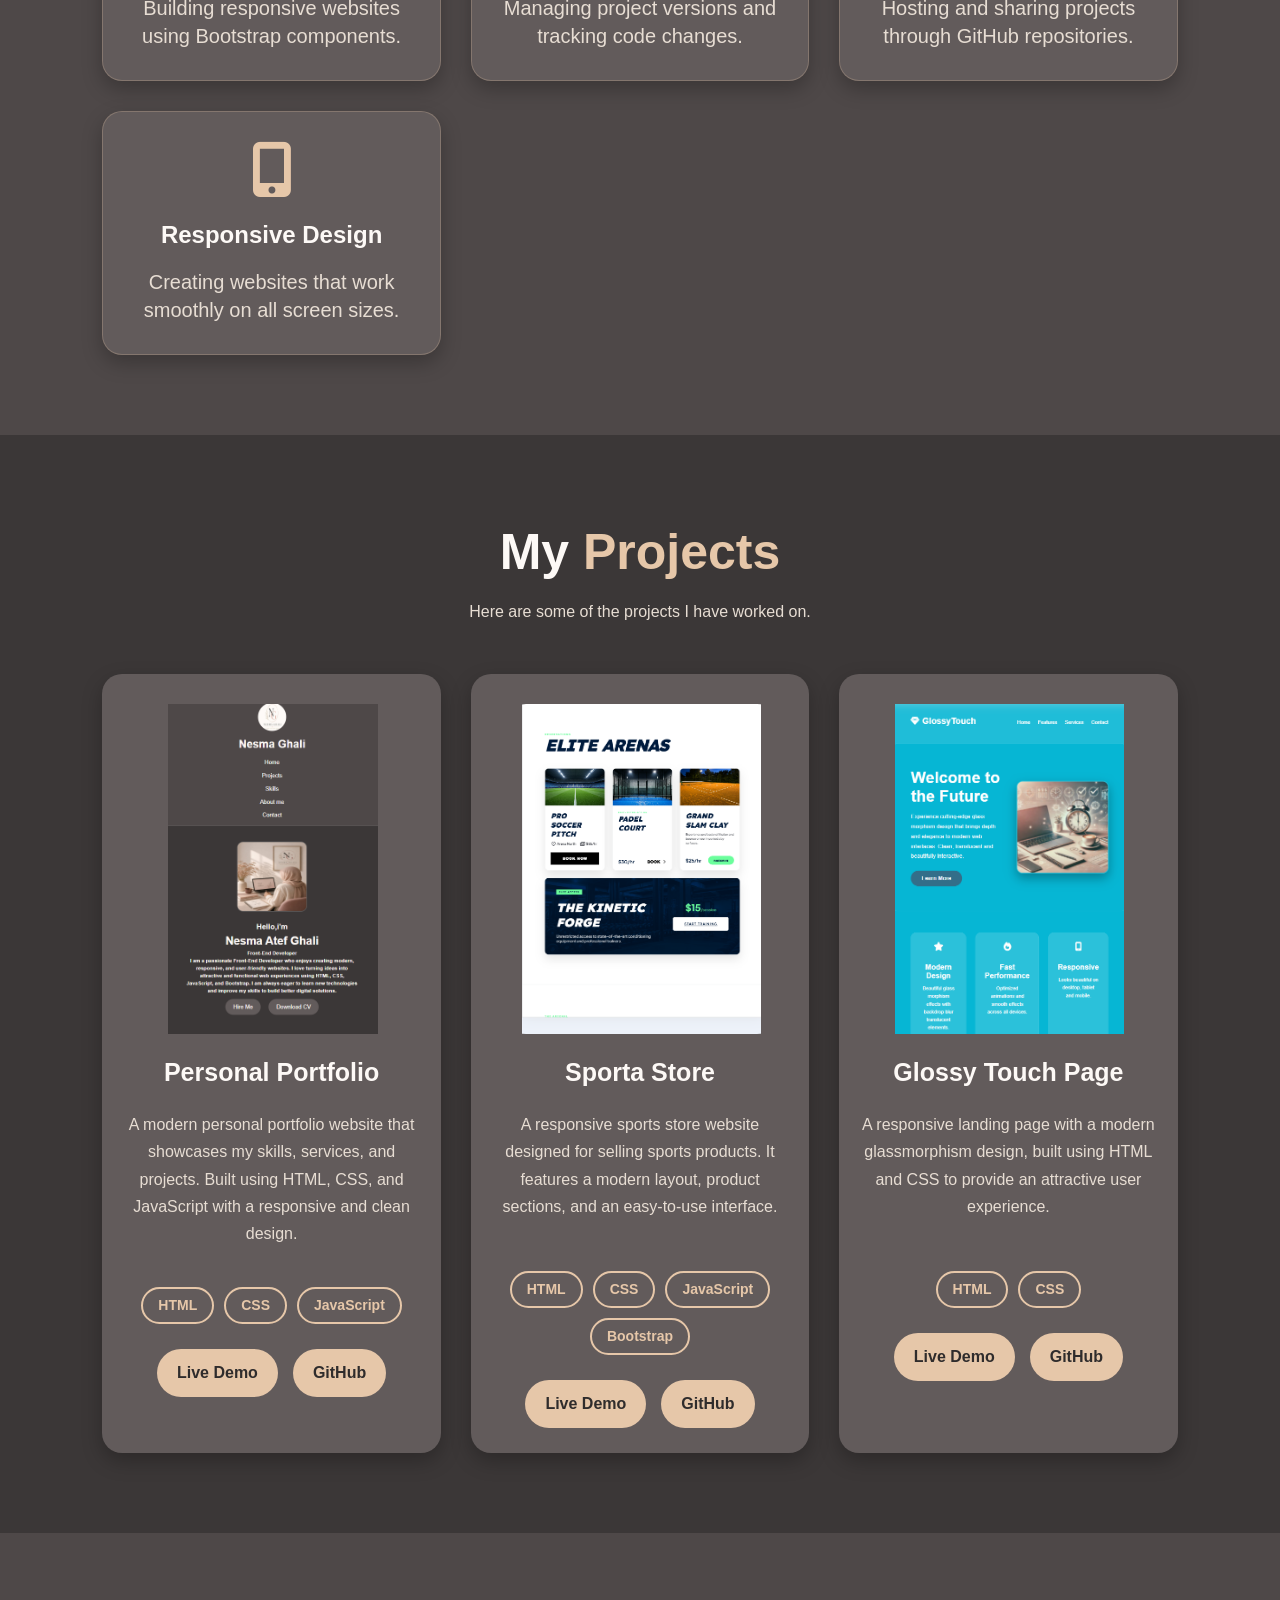
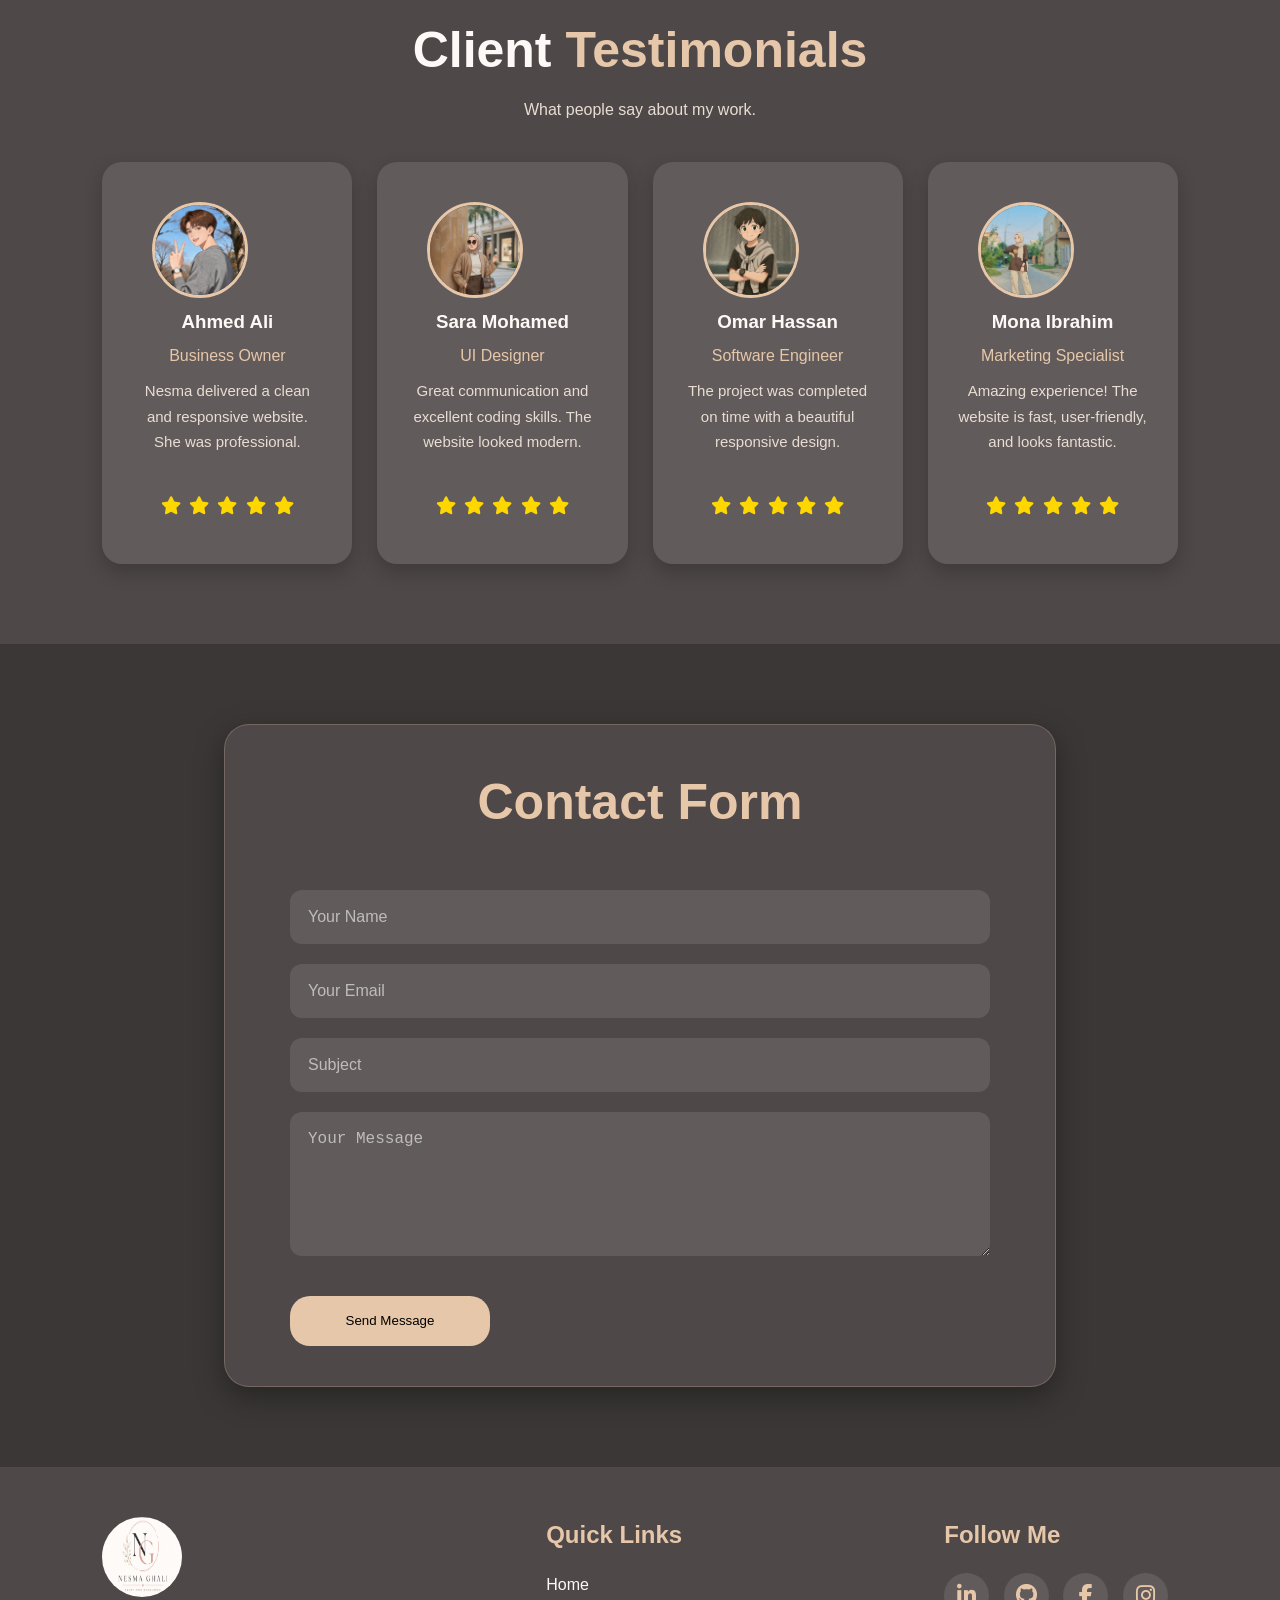
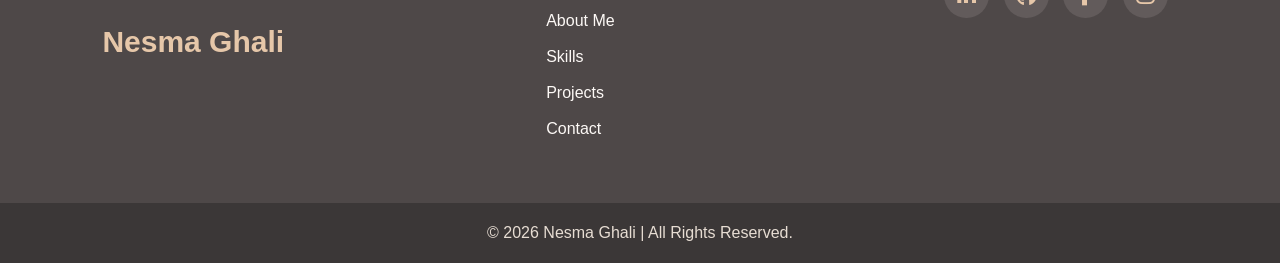
==== commit 14a5b6f9: "Update project" ====
--- a/index.html
+++ b/index.html
@@ -152,8 +152,8 @@
             </div>
 
             <div class="buttons">
-                <a href="https://nesmaghali2006.github.io/Portfolio/" class="btn">Live Demo</a>
-                <a href="#" class="btn">GitHub</a>
+                <a href= https://nesmaghali2006.github.io/Portfolio/ target="_blank" class="btn">Live Demo</a>
+                <a href=https://github.com/NesmaGhali2006/Portfolio target="_blank" class="btn">GitHub</a>
             </div>
 
         </div>
@@ -179,8 +179,8 @@
             </div>
 
             <div class="buttons">
-                <a href="#" class="btn">Live Demo</a>
-                <a href="#" class="btn">GitHub</a>
+                <a href="https://nesmaghali2006.github.io/sportaproject/" target="_blank" class="btn">Live Demo</a>
+                <a href="https://github.com/NesmaGhali2006/sportaproject" target="_blank" class="btn">GitHub</a>
             </div>
 
         </div>
@@ -203,8 +203,8 @@
             </div>
 
             <div class="buttons">
-                <a href="#" class="btn">Live Demo</a>
-                <a href="#" class="btn">GitHub</a>
+                <a href=" https://nesmaghali2006.github.io/gloosy-touch/" target="_blank" class="btn">Live Demo</a>
+                <a href="https://github.com/NesmaGhali2006/gloosy-touch" target="_blank" class="btn">GitHub</a>
             </div>
 
         </div>
@@ -245,7 +245,7 @@
         <!-- Card 2 -->
         <div class="testimonial-card">
 
-            <img src="images/c5.jpeg" alt="Sara">
+            <img src="images/c8.jpeg" alt="Sara">
 
             <h3>Sara Mohamed</h3>
             <h4>UI Designer</h4>
@@ -266,7 +266,7 @@
         <!-- Card 3 -->
         <div class="testimonial-card">
 
-            <img src="/images/c4.jpeg" alt="Omar">
+            <img src="images/c4.jpeg" alt="Omar">
 
             <h3>Omar Hassan</h3>
 
@@ -289,7 +289,7 @@
         <!-- Card 4 -->
         <div class="testimonial-card">
 
-            <img src="/images/c6.jpeg" alt="Mona">
+            <img src="images/c10.jpeg" alt="Mona">
 
             <h3>Mona Ibrahim</h3>
 
